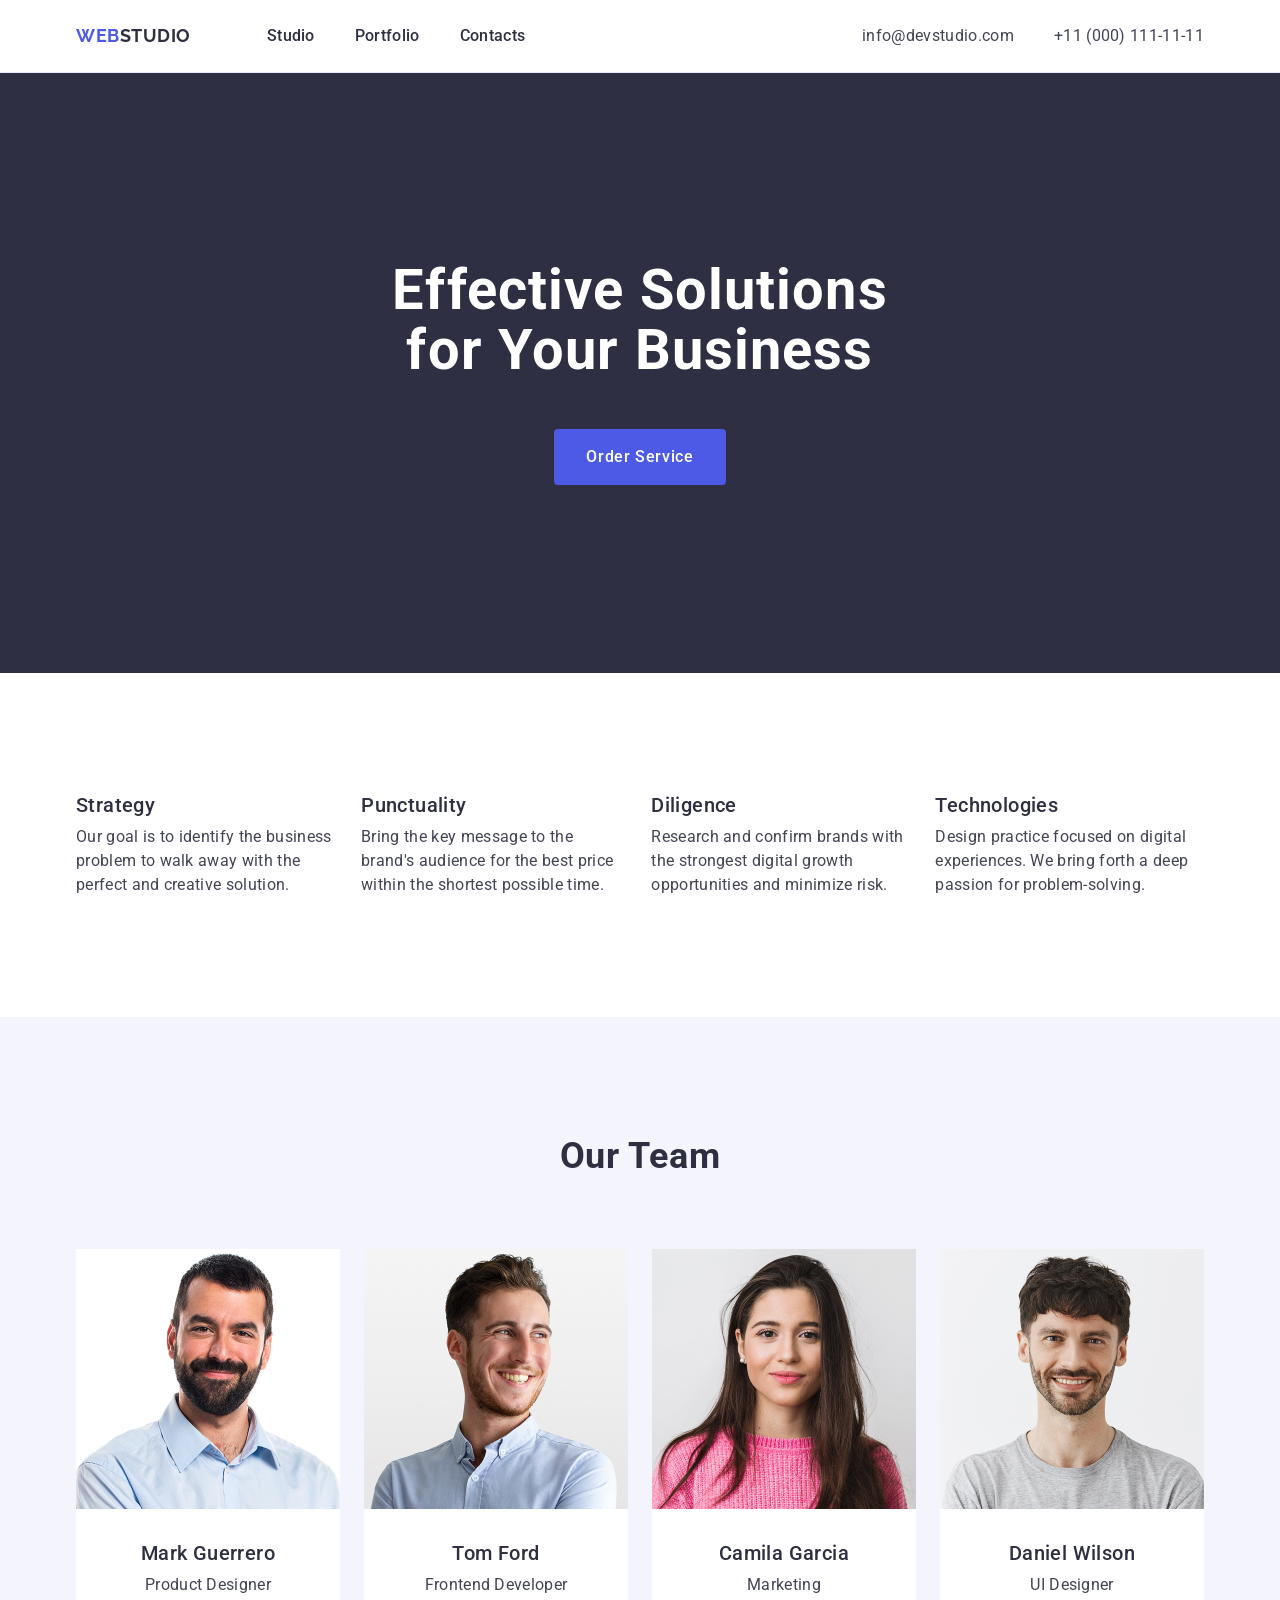
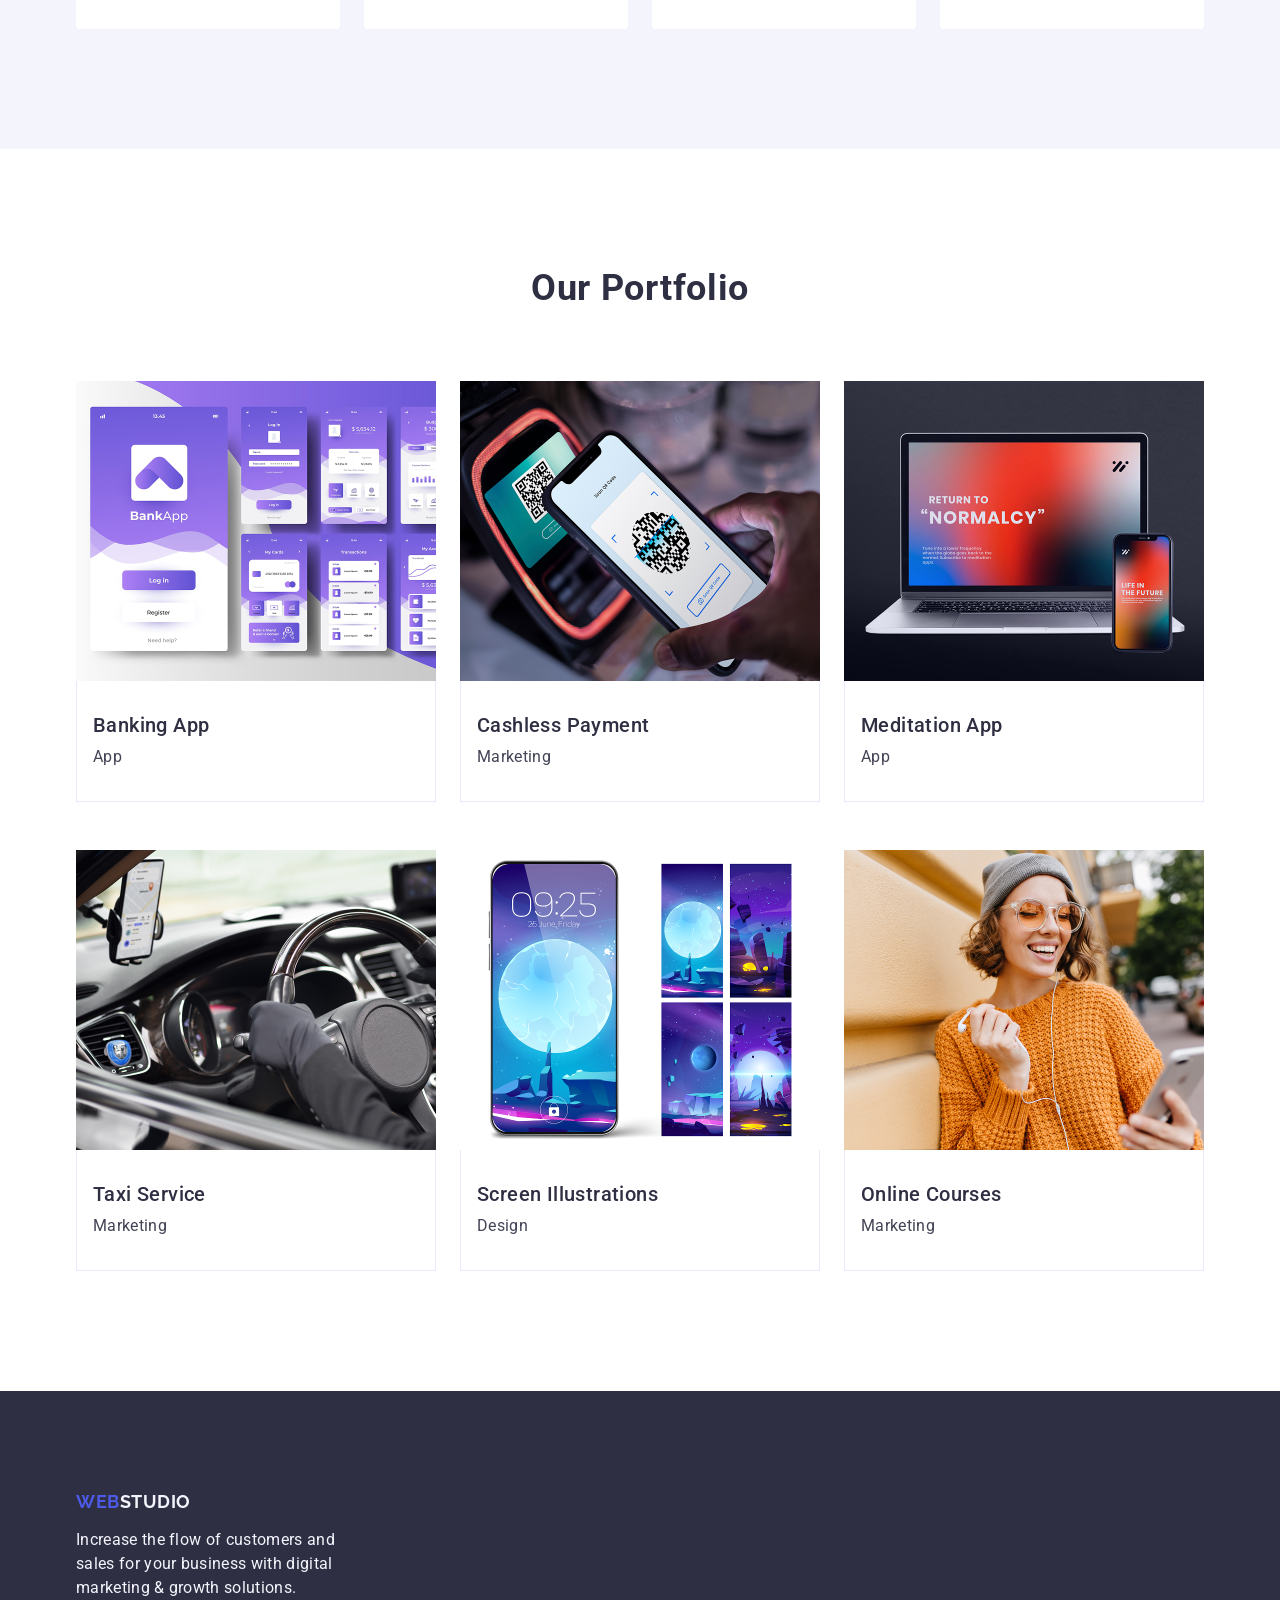
==== index.html @ 4d9a3701 "Initial commit" ====
<!DOCTYPE html>
<html lang="en">
<head>
    <meta charset="UTF-8">
    <meta name="viewport" content="width=device-width, initial-scale=1.0">
    <title>Document</title>
    <link rel="preconnect" href="https://fonts.googleapis.com">
    <link rel="preconnect" href="https://fonts.gstatic.com" crossorigin>
    <link href="https://fonts.googleapis.com/css2?family=Raleway:wght@700&family=Roboto:ital,wght@0,100..900;1,100..900&display=swap" rel="stylesheet">
    <link rel="stylesheet" href="https://cdnjs.cloudflare.com/ajax/libs/modern-normalize/3.0.1/modern-normalize.min.css"
        integrity="sha512-q6WgHqiHlKyOqslT/lgBgodhd03Wp4BEqKeW6nNtlOY4quzyG3VoQKFrieaCeSnuVseNKRGpGeDU3qPmabCANg=="
        crossorigin="anonymous" referrerpolicy="no-referrer" />
    <link rel="stylesheet" href="./css/styles.css">
   
</head>

<body>
    <header class="header">
        <div class="header-wrapper container">
            <a class="logo" href="./index.html"><span class="logo-link">Web</span>Studio</a>
            <nav >
                <ul class="header-nav-list">
                    <li class="header-nav-item"><a class="nav-link link-active" href="./index.html">Studio</a></li>
                    <li class="header-nav-item"><a class="nav-link" href="">Portfolio</a></li>
                    <li class="header-nav-item"><a class="nav-link" href="">Contacts</a></li>
                </ul>
            </nav>
            <address class="address">
                <ul class="header-address-list">
                    <li class="header-address-item"><a class="address-link" href="mailto:info@devstudio.com">info@devstudio.com</a></li>
                    <li class="header-address-item"><a class="address-link" href="tel:+110001111111">+11 (000) 111-11-11</a></li>
                </ul>
            </address>
        </div>
    </header>

    <main>
        <section class="hero">
            <div class="hero-wrapper container">
            <h1 class="hero-title">Effective Solutions for Your Business</h1>
            <button class="hero-button" type="button">Order Service</button>
            </div>
        </section>

        <section class="section features">
        <div class="container">
            <h2 class="features-title visually-hidden">Our Features</h2>
            <ul class="features-list">
                <li class="features-item">
                    <h3 class="features-item-heading">Strategy</h3>
                    <p class="features-item-paragraph">Our goal is to identify the business problem to walk away with the perfect and creative solution.</p>
                </li>
                <li class="features-item">
                    <h3 class="features-item-heading">Punctuality</h3>
                    <p class="features-item-paragraph">Bring the key message to the brand's audience for the best price within the shortest possible time.</p>
                </li>
                <li class="features-item">
                    <h3 class="features-item-heading">Diligence</h3>
                    <p class="features-item-paragraph">Research and confirm brands with the strongest digital growth opportunities and minimize risk.</p>
                </li>
                <li class="features-item">
                    <h3 class="features-item-heading">Technologies</h3>
                    <p class="features-item-paragraph">Design practice focused on digital experiences. We bring forth a deep passion for problem-solving.</p>
                </li>
            </ul>
        </div>
        </section>

        <section class="section team">
        <div class="container">
            <h2 class="team-title">Our Team</h2>
            <ul class="team-list">
                <li class="team-item">
                    <img class="team-photo" src="./images/guerrero.jpg" width="264" height="260" alt="Mark Guerrero"/>
                    <div class="team-cart">
                        <h3 class="team-heading">Mark Guerrero</h3>
                        <p class="team-paragraph">Product Designer</p>
                    </div>
                </li>
                <li class="team-item">
                    <img class="team-photo" src="./images/ford.jpg" width="264" height="260" alt="Tom Ford" />
                    <div class="team-cart">
                        <h3 class="team-heading">Tom Ford</h3>
                        <p class="team-paragraph">Frontend Developer</p>
                    </div>
                </li>
                <li class="team-item">
                    <img class="team-photo" src="./images/garcia.jpg" width="264" height="260" alt="Camila Garcia" />
                    <div class="team-cart">
                        <h3 class="team-heading">Camila Garcia</h3>
                        <p class="team-paragraph">Marketing</p>
                    </div>
                </li>
                <li class="team-item">
                    <img class="team-photo" src="./images/wilson.jpg" width="264" height="260" alt="Daniel Wilson" />
                    <div class="team-cart">
                        <h3 class="team-heading">Daniel Wilson</h3>
                        <p class="team-paragraph">UI Designer</p>
                    </div>
                </li>
            </ul>
        </div>
        </section>

        <section class="section portfolio">
        <div class="container">
            <h2 class="portfolio-title">Our Portfolio</h2>
            <ul class="portfolio-list">
                <li class="portfolio-item">
                    <img class="portfolio-item-photo" src="./images/banking_app.jpg" width="360" height="300" alt="Mobile banking app UI screens in purple gradient style" />
                    <div class="portfolio-item-cart">
                    <h3 class="portfolio-item-heading">Banking App</h3>
                    <p class="portfolio-item-paragraph">App</p>
                    </div>
                </li>
                <li class="portfolio-item">
                    <img class="portfolio-item-photo" src="./images/cashless_payment.jpg" width="360" height="300"
                        alt="Hand holding a smartphone scanning a QR code on a payment terminal" />
                    <div class="portfolio-item-cart">
                        <h3 class="portfolio-item-heading">Cashless Payment</h3>
                        <p class="portfolio-item-paragraph">Marketing</p>
                    </div>
                </li>
                <li class="portfolio-item">
                    <img class="portfolio-item-photo" src="./images/meditation_app.jpg" width="360" height="300"
                        alt="Laptop and smartphone displaying colorful gradient screens with promotional text for a meditation app" />
                    <div class="portfolio-item-cart">
                        <h3 class="portfolio-item-heading">Meditation App</h3>
                        <p class="portfolio-item-paragraph">App</p>
                    </div>
                </li>
                <li class="portfolio-item">
                    <img class="portfolio-item-photo" src="./images/taxi_service.jpg" width="360" height="300"
                        alt="Car interior with a smartphone used as a taxi meter" />
                    <div class="portfolio-item-cart">
                        <h3 class="portfolio-item-heading">Taxi Service</h3>
                        <p class="portfolio-item-paragraph">Marketing</p>
                    </div>
                </li>
                <li class="portfolio-item">
                    <img class="portfolio-item-photo" src="./images/screen_illustrations.jpg" width="360" height="300"
                        alt="Smartphone displaying its wallpaper" />
                    <div class="portfolio-item-cart">
                        <h3 class="portfolio-item-heading">Screen Illustrations</h3>
                        <p class="portfolio-item-paragraph">Design</p>
                    </div>
                </li>
                <li class="portfolio-item">
                    <img class="portfolio-item-photo" src="./images/online_courses.jpg" width="360" height="300" alt="Smiling woman in headphones listening to an online course" />
                    <div class="portfolio-item-cart">
                        <h3 class="portfolio-item-heading">Online Courses</h3>
                        <p class="portfolio-item-paragraph">Marketing</p>
                    </div>
                </li>
            </ul>
        </div>
        </section>
    </main>

    <footer class="footer">
        <div class="footer-wrapper container">
            <a class="logo logo-footer" href="./index.html"><span class="logo-link">Web</span>Studio</a>
            <p class="footer-paragraph">Increase the flow of customers and sales for your business with digital marketing & growth solutions.</p>
        </div>
    </footer>
</body>
</html>
---- css/styles.css ----
/* MAIN STYLES*/
:root {
    --iris: #4d5ae5;
    --ocean: #404bbf;
    --navy-blue: #2e2f42;
    --green: #31d0aa;
    --slate: #434455;
    --light-slate: #8e8f99;
    --cornflower: #e7e9fc;
    --cloud: #f4f4fd;
    --navy-blue-modal: rgba(46, 47, 66, 0.4);
    --grey: rgba(46, 47, 66, 0.7);
    --white: #ffffff;
    --dairy: #fcfcfc;


    --font-family: "Roboto", sans-serif;
    --second-family: "Raleway", sans-serif;
}

body {
    font-family: var(--font-family);
    font-size: 16px;
    font-weight: 400;
    color: var(--slate);
    background-color: var(--white);
    line-height: 1.5;
    letter-spacing: 0.02em;
}

a {
    text-decoration: none;

}

ul {
    list-style: none;
    padding: 0;
    margin: 0;
}

h2, h3 {
    color: var(--navy-blue);
    margin: 0;
}

p {
    margin: 0;
}

img {
  display: block;
}

.container {
  max-width: 1158px ;
  padding-left: 15px;
  padding-right: 15px;
  margin: 0 auto;
}

.section {
  padding-top: 120px;
  padding-bottom: 120px;
}

.visually-hidden {
  position: absolute;
  width: 1px;
  height: 1px;
  margin: -1px;
  border: 0;
  padding: 0;
  white-space: nowrap;
  clip-path: inset(100%);
  clip: rect(0 0 0 0);
  overflow: hidden;
}

/* HEADER*/
.header {
  border-bottom: 1px solid var(--cornflower);
}

.header-wrapper {
  display: flex;
  align-items: center;
}

.logo {
  font-family: var(--second-family);
  color: var(--navy-blue);
  font-weight: 700;
  font-size: 18px;
  line-height: 1.17;
  letter-spacing: 0.03em;
  text-transform: uppercase;
  margin-right: 76px;
}

.logo-link {
  color: var(--iris);
}

.header-nav-list {
  display: flex;
  gap: 40px;
}

.header-address-list {
  display: flex;
  gap: 40px;
}

.nav-link {
  color: var(--navy-blue);
  font-weight: 500;
  letter-spacing: 0.02em;
  display: block;
  padding-top: 24px;
  padding-bottom: 24px;
}

.nav-link:hover,
.nav-link:focus {
  color: var(--ocean);
}

.address {
  margin-left: auto;
}

.address-link {
  color: var(--slate);
  font-style: normal;
  letter-spacing: 0.02em;
  display: block;
  padding-top: 24px;
  padding-bottom: 24px;
}

.address-link:hover,
.address-link:focus {
  color: var(--ocean);
}

/* Section HERO*/
.hero {
  background-color: var(--navy-blue);
}

.hero-wrapper{
  display: flex;
  flex-direction: column;
  align-items: center;  
  text-align: center;
  padding-top: 188px;
  padding-bottom: 188px;
}

.hero-title {
  font-size: 56px;
  line-height: 1.07;
  letter-spacing: 0.02em;
  color: var(--white);
  margin-top: 0;
  margin-bottom: 48px;
  max-width: 496px;
  
}

.hero-button {
  font-weight: 500;
  line-height: 1.5;
  letter-spacing: 0.04em;
  color: var(--white);
  background: var(--iris);
  padding: 16px 32px;
  cursor: pointer;
  border: none;
  border-radius: 4px;
}

.hero-button:hover,
.hero-button:focus {
  background: var(--ocean);
}

/* Section OUR FEATURES */

.features-title {
  font-size: 36px;
  letter-spacing: 0.02em;
  line-height: 1.11;
  text-align: center;
}

.features-list {
  display: flex;
  gap: 24px;
}

.features-item-heading {
  font-size: 20px;
  letter-spacing: 0.02em;
  font-weight: 500;
  line-height: 1.2;
  margin-bottom: 8px;
}

.features-item-paragraph {
  letter-spacing: 0.02em;
}

/* Section OUR TEAM */
.team {
  background: var(--cloud);
}


.team-title {
  text-align: center;
  font-size: 36px;
  letter-spacing: 0.02em;
  line-height: 1.11;
  margin-bottom: 72px;
}

.team-list {
  display: flex;
  flex-wrap: wrap;
  gap: 24px;
}

.team-item {
  background: var(--white);
  border-radius: 0 0 4px 4px;
}

.team-cart {
  padding: 32px 16px;
}

.team-heading {
  font-size: 20px;
  letter-spacing: 0.02em;
  font-weight: 500;
  line-height: 1.2;
  text-align: center;
  margin-bottom: 8px;
}

.team-paragraph {
  letter-spacing: 0.02em;
  text-align: center;
}

/* Section OUR PORTFOLIO */

.portfolio-title{
  font-size: 36px;
  letter-spacing: 0.02em;
  line-height: 1.11;
  text-align: center;
  margin-bottom: 72px;
}

.portfolio-list {
  display: flex;
  flex-wrap: wrap;
  gap: 48px 24px;
}

.portfolio-item {
  width: calc((100% - 48px) / 3);
}

.portfolio-item-cart {
  padding: 32px 16px;
  border-bottom: 1px solid var(--cornflower);
  border-left: 1px solid var(--cornflower);
  border-right: 1px solid var(--cornflower);
}

.portfolio-item-heading {
  font-size: 20px;
  letter-spacing: 0.02em;
  font-weight: 500;
  line-height: 1.2;
  margin-bottom: 8px;
}

.portfolio-item-paragraph {
  letter-spacing: 0.02em;
}

/* FOOTER */
.footer {
  background-color: var(--navy-blue);
}
.footer-wrapper {
  padding-top: 100px;
  padding-bottom: 100px;
}


.logo-footer {
  display: inline-block;
  color: var(--cloud);
  margin-bottom: 16px;
}

.footer-paragraph {
  letter-spacing: 0.02em;
  color: var(--cloud);
  max-width: 264px;
}
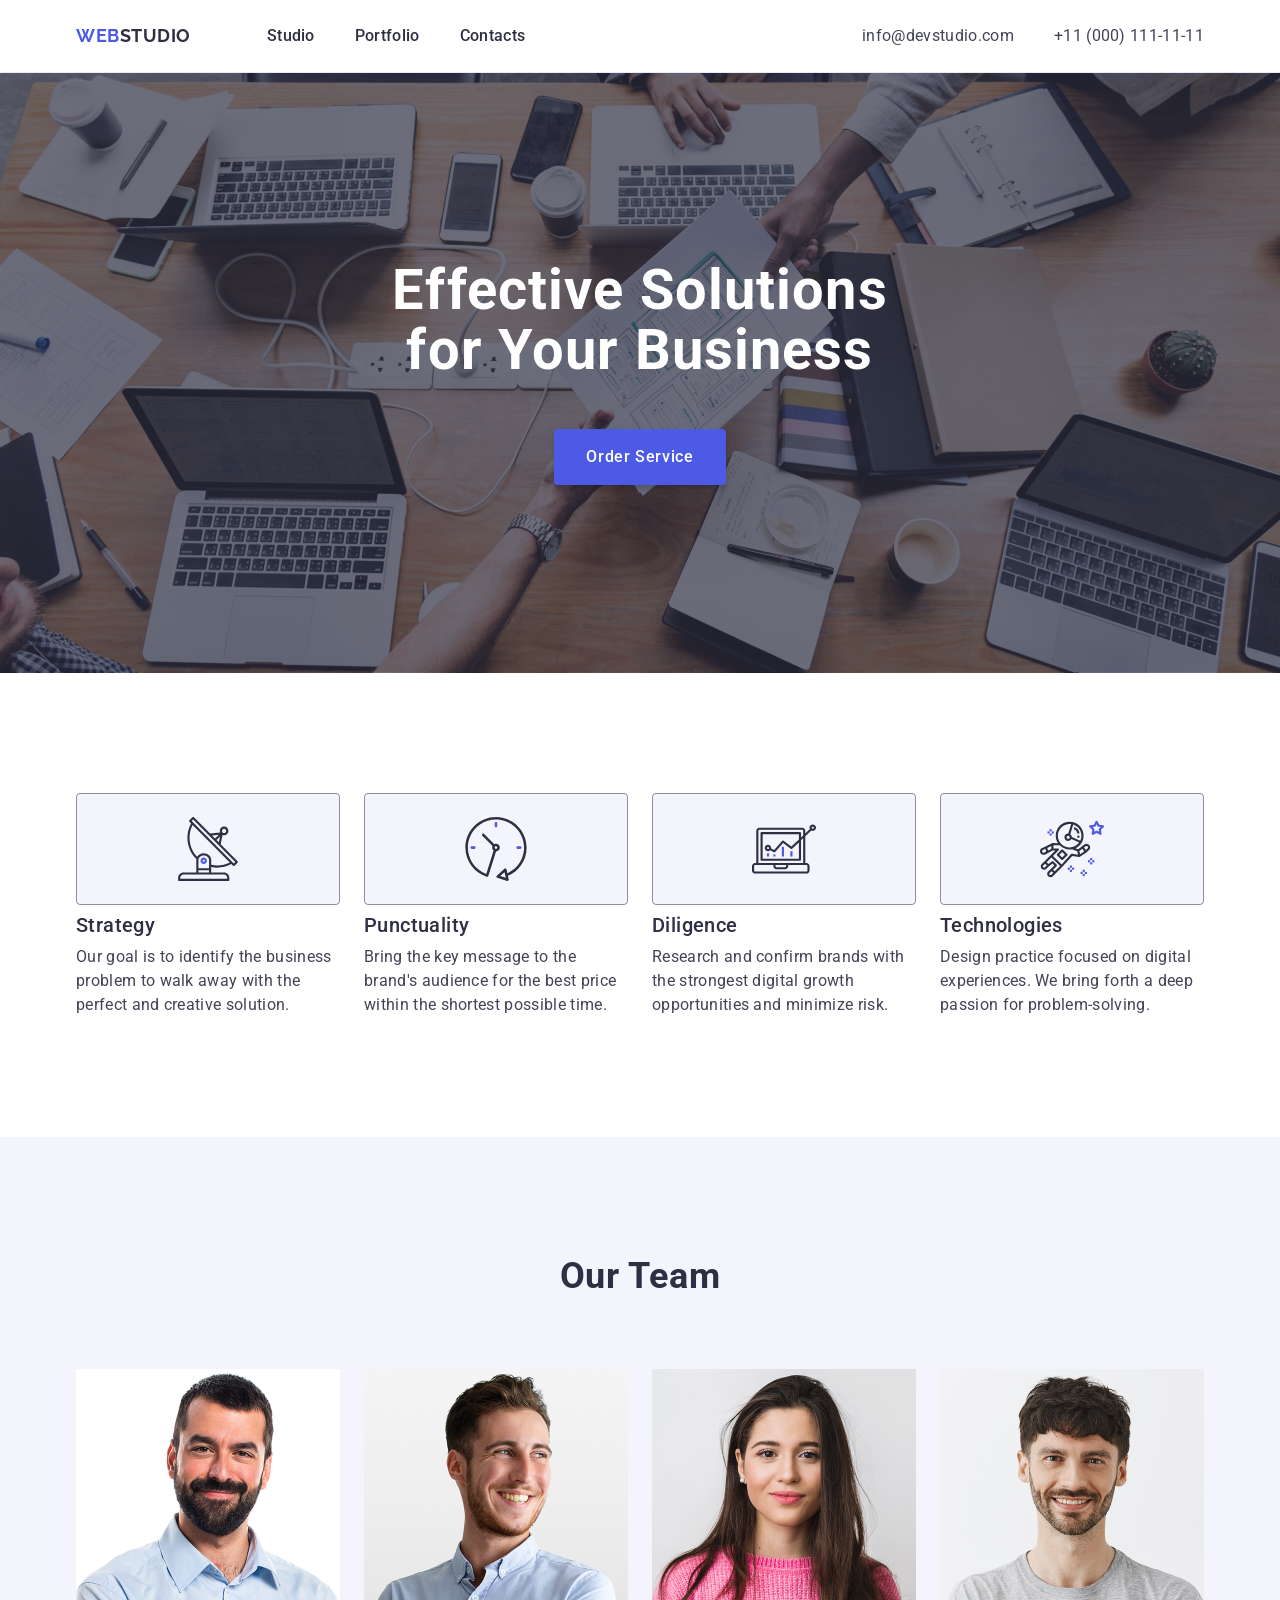
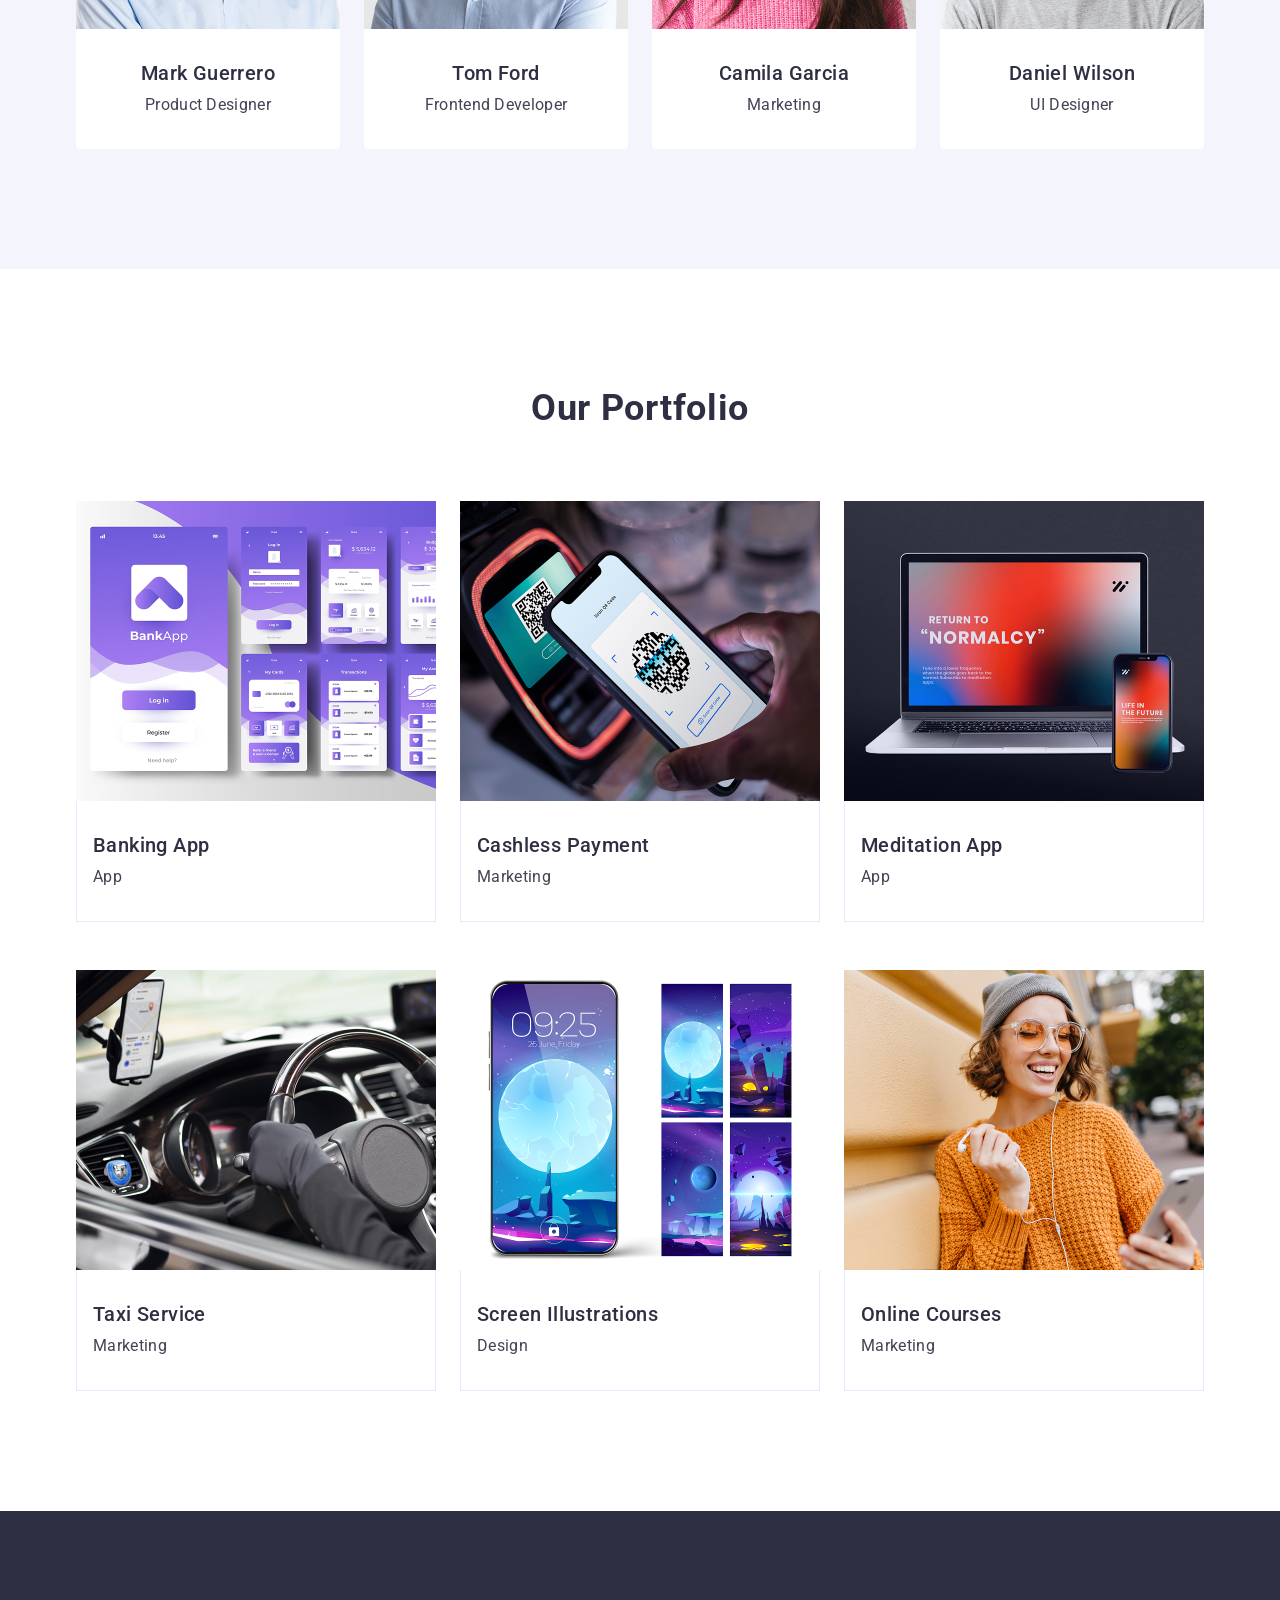
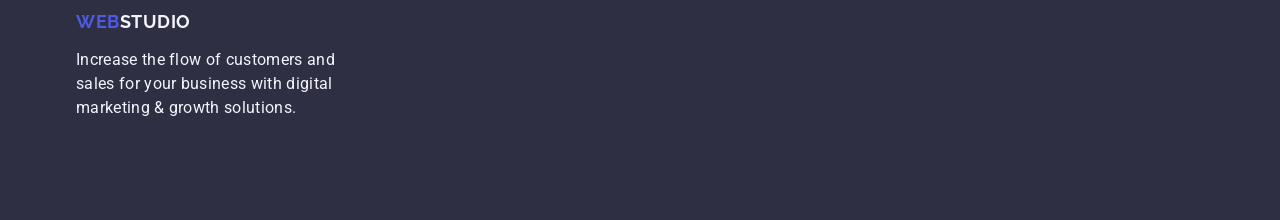
==== commit 867165a5: "button transform" ====
--- a/index.html
+++ b/index.html
@@ -47,18 +47,38 @@
             <h2 class="features-title visually-hidden">Our Features</h2>
             <ul class="features-list">
                 <li class="features-item">
+                    <div class="wrapper-features-icon">
+                      <svg class="features-icon" width="64" height="64">
+                        <use href="/images/icons.svg#icon-antenna" ></use>
+                      </svg>
+                    </div>
                     <h3 class="features-item-heading">Strategy</h3>
                     <p class="features-item-paragraph">Our goal is to identify the business problem to walk away with the perfect and creative solution.</p>
                 </li>
                 <li class="features-item">
+                     <div class="wrapper-features-icon">
+                        <svg class="features-icon" width="64" height="64">
+                          <use href="/images/icons.svg#icon-clock"></use>
+                        </svg>
+                     </div>
                     <h3 class="features-item-heading">Punctuality</h3>
                     <p class="features-item-paragraph">Bring the key message to the brand's audience for the best price within the shortest possible time.</p>
                 </li>
                 <li class="features-item">
+                    <div class="wrapper-features-icon">
+                      <svg class="features-icon" width="64" height="64">
+                        <use href="/images/icons.svg#icon-diagram" ></use>
+                      </svg>
+                    </div>
                     <h3 class="features-item-heading">Diligence</h3>
                     <p class="features-item-paragraph">Research and confirm brands with the strongest digital growth opportunities and minimize risk.</p>
                 </li>
                 <li class="features-item">
+                    <div class="wrapper-features-icon">
+                      <svg class="features-icon" width="64" height="64">
+                        <use href="/images/icons.svg#icon-astronaut" ></use>
+                      </svg>
+                    </div>
                     <h3 class="features-item-heading">Technologies</h3>
                     <p class="features-item-paragraph">Design practice focused on digital experiences. We bring forth a deep passion for problem-solving.</p>
                 </li>
--- a/css/styles.css
+++ b/css/styles.css
@@ -147,6 +147,15 @@
 /* Section HERO*/
 .hero {
   background-color: var(--navy-blue);
+  background-image: linear-gradient(
+    to bottom,
+    rgba(46, 47, 66, 0.7),
+    rgba(46, 47, 66, 0.7)
+    ), 
+    url(/images/people-office.jpg);
+  background-repeat: no-repeat;
+  background-position: center;
+  background-size: cover;
 }
 
 .hero-wrapper{
@@ -174,18 +183,30 @@
   line-height: 1.5;
   letter-spacing: 0.04em;
   color: var(--white);
-  background: var(--iris);
+  background-color: var(--iris);
   padding: 16px 32px;
   cursor: pointer;
   border: none;
   border-radius: 4px;
+  box-shadow: 0 4px 4px 0 rgba(0, 0, 0, 0.15);
+  transition: 
+    transform 250ms cubic-bezier(0.4, 0, 0.2, 1),
+    background-color 250ms cubic-bezier(0.4, 0, 0.2, 1),
+    color 250ms cubic-bezier(0.4, 0, 0.2, 1),
+    box-shadow 250ms cubic-bezier(0.4, 0, 0.2, 1);
 }
 
 .hero-button:hover,
 .hero-button:focus {
-  background: var(--ocean);
-}
-
+  transform: translateY(-1px);
+  background-color: var(--ocean);
+  color: var(--white);
+  box-shadow: 0 4px 4px 0 rgba(0, 0, 0, 0.15);
+}
+
+.hero-button:active {
+  transform: translateY(1px);
+}
 /* Section OUR FEATURES */
 
 .features-title {
@@ -198,6 +219,18 @@
 .features-list {
   display: flex;
   gap: 24px;
+}
+
+.wrapper-features-icon {
+  width: 264px;
+  height: 112px;
+  display: flex;
+  justify-content: center;
+  align-items: center;
+  border: 1px solid var(--light-slate);
+  border-radius: 4px;
+  background: var(--cloud);
+  margin-bottom: 8px;
 }
 
 .features-item-heading {
@@ -314,4 +347,4 @@
   letter-spacing: 0.02em;
   color: var(--cloud);
   max-width: 264px;
-}+}
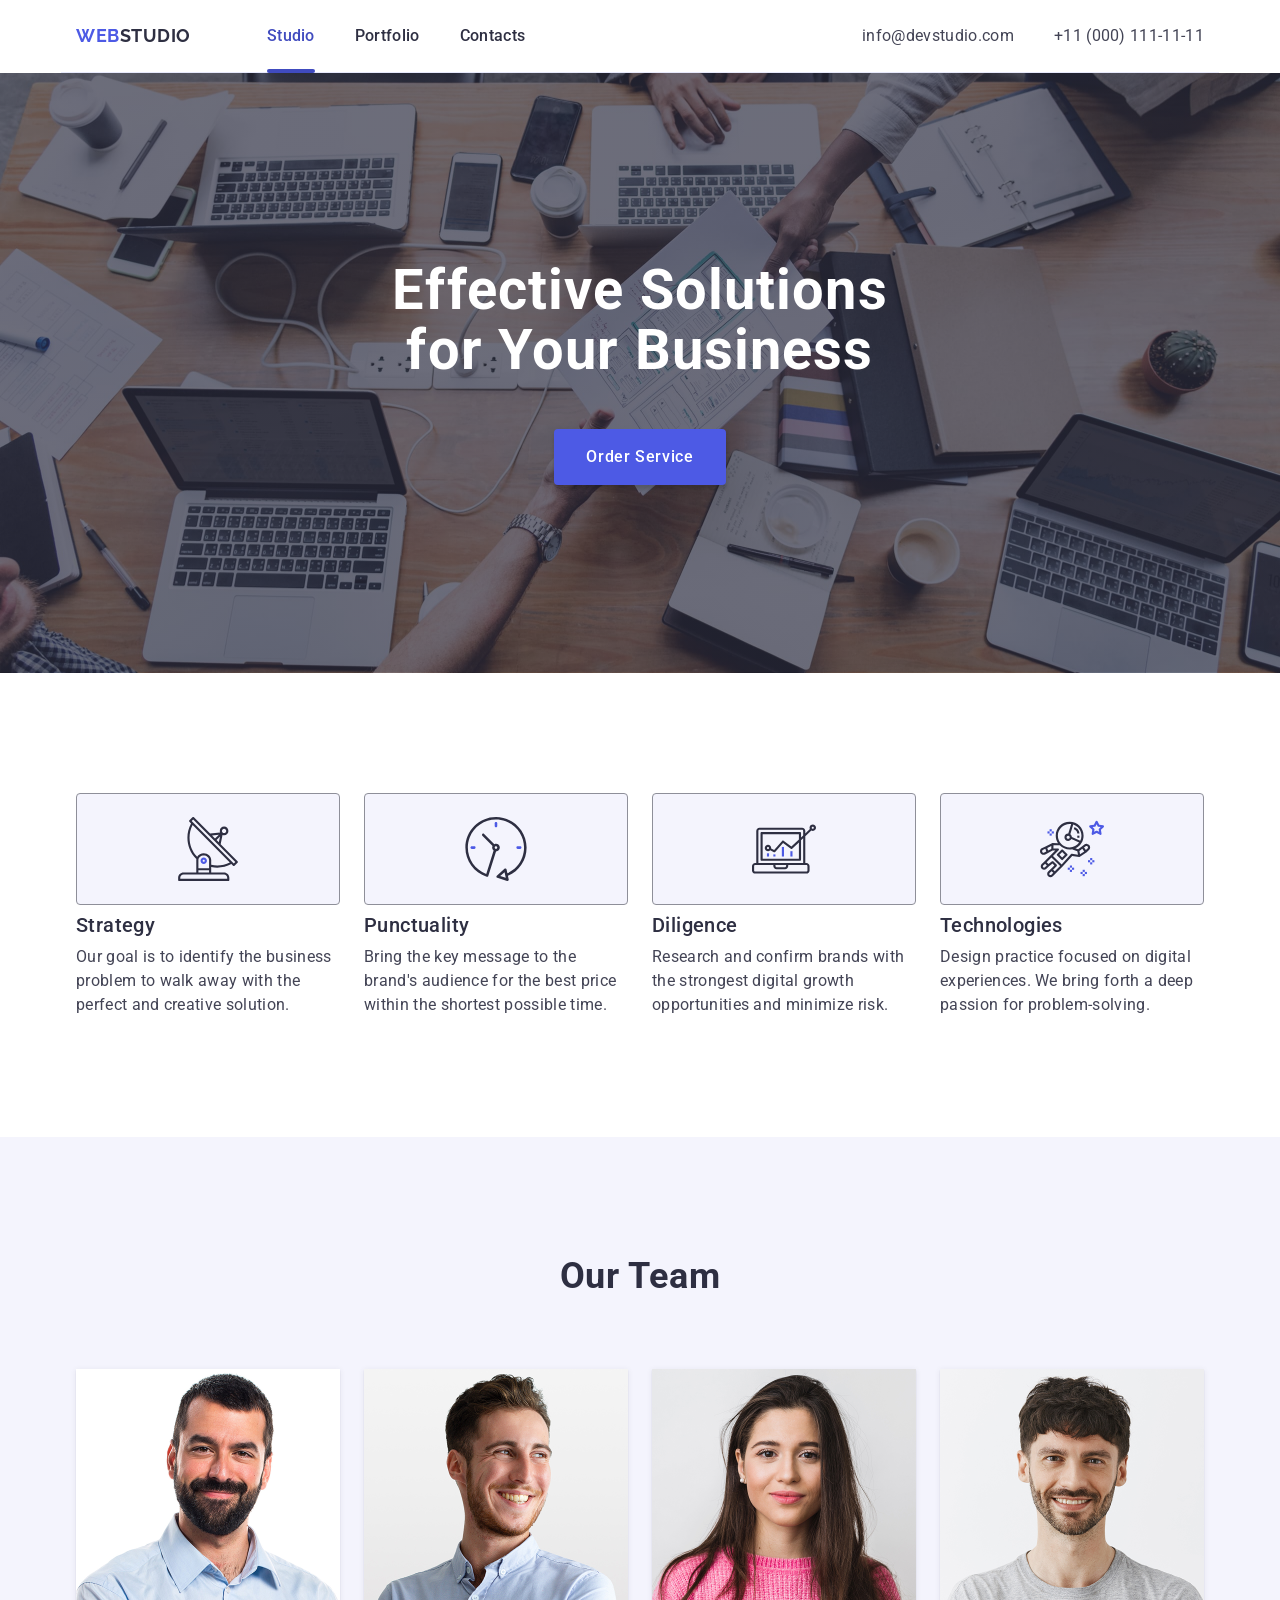
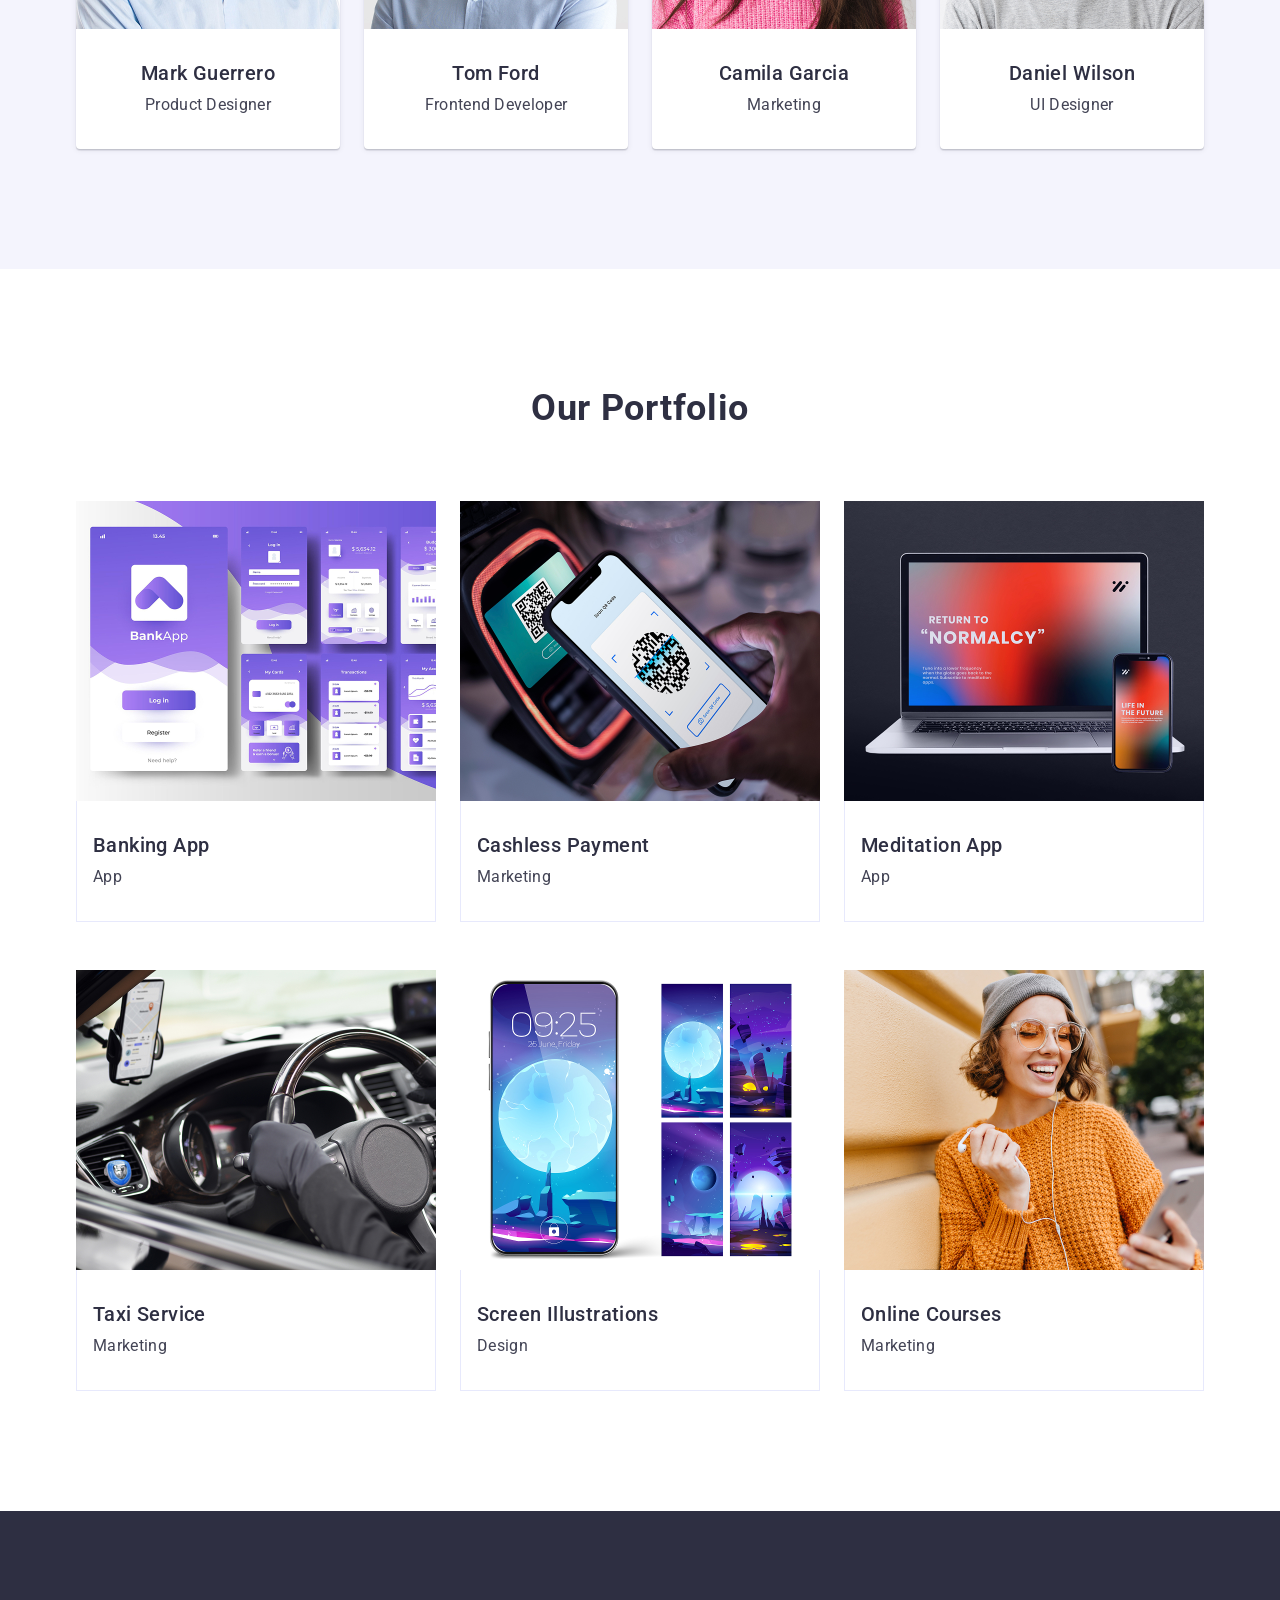
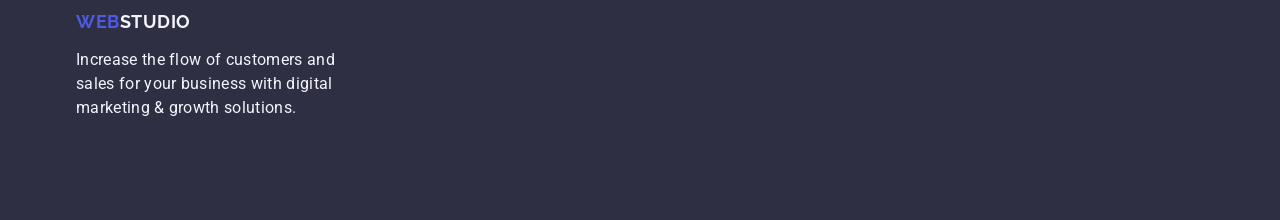
==== commit 69464055: "transition, header, hero, features" ====
--- a/index.html
+++ b/index.html
@@ -20,7 +20,7 @@
             <a class="logo" href="./index.html"><span class="logo-link">Web</span>Studio</a>
             <nav >
                 <ul class="header-nav-list">
-                    <li class="header-nav-item"><a class="nav-link link-active" href="./index.html">Studio</a></li>
+                    <li class="header-nav-item"><a class="nav-link current-link" href="./index.html">Studio</a></li>
                     <li class="header-nav-item"><a class="nav-link" href="">Portfolio</a></li>
                     <li class="header-nav-item"><a class="nav-link" href="">Contacts</a></li>
                 </ul>
--- a/css/styles.css
+++ b/css/styles.css
@@ -1,4 +1,4 @@
-/* MAIN STYLES*/
+/*************************** MAIN STYLES********************/
 :root {
     --iris: #4d5ae5;
     --ocean: #404bbf;
@@ -16,6 +16,18 @@
 
     --font-family: "Roboto", sans-serif;
     --second-family: "Raleway", sans-serif;
+
+
+    --transition-duration: 250ms;
+    --transition-timing: cubic-bezier(0.4, 0, 0.2, 1);
+
+    --transition-color: color var(--transition-duration) var(--transition-timing);
+    --transition-bg: background-color var(--transition-duration) var(--transition-timing);
+    --transition-shadow: box-shadow var(--transition-duration) var(--transition-timing);
+
+    --transition-default: var(--transition-color), var(--transition-bg), var(--transition-shadow);
+
+
 }
 
 body {
@@ -77,14 +89,11 @@
   overflow: hidden;
 }
 
-/* HEADER*/
-.header {
+/************************* HEADER***********************/
+.header-wrapper {
+  display: flex;
+  align-items: center;
   border-bottom: 1px solid var(--cornflower);
-}
-
-.header-wrapper {
-  display: flex;
-  align-items: center;
 }
 
 .logo {
@@ -113,12 +122,14 @@
 }
 
 .nav-link {
+  position: relative;
   color: var(--navy-blue);
   font-weight: 500;
   letter-spacing: 0.02em;
   display: block;
   padding-top: 24px;
   padding-bottom: 24px;
+  transition: var(--transition-default);
 }
 
 .nav-link:hover,
@@ -126,6 +137,22 @@
   color: var(--ocean);
 }
 
+.current-link {
+  color: var(--ocean);
+}
+
+.nav-link.current-link::after {
+  position: absolute;
+  content: "";
+  left: 0;
+  bottom: -1px;
+
+  width: 48px;
+  height: 4px;
+  border-radius: 2px;
+  background-color: var(--ocean);
+}
+
 .address {
   margin-left: auto;
 }
@@ -137,6 +164,7 @@
   display: block;
   padding-top: 24px;
   padding-bottom: 24px;
+  transition: var(--transition-default);
 }
 
 .address-link:hover,
@@ -144,8 +172,11 @@
   color: var(--ocean);
 }
 
-/* Section HERO*/
+/************************** Section HERO*********************/
 .hero {
+  display: block;
+  margin: 0 auto;
+  max-width: 1440px;
   background-color: var(--navy-blue);
   background-image: linear-gradient(
     to bottom,
@@ -189,11 +220,7 @@
   border: none;
   border-radius: 4px;
   box-shadow: 0 4px 4px 0 rgba(0, 0, 0, 0.15);
-  transition: 
-    transform 250ms cubic-bezier(0.4, 0, 0.2, 1),
-    background-color 250ms cubic-bezier(0.4, 0, 0.2, 1),
-    color 250ms cubic-bezier(0.4, 0, 0.2, 1),
-    box-shadow 250ms cubic-bezier(0.4, 0, 0.2, 1);
+  transition: var(--transition-default), transform 250ms cubic-bezier(0.4,0,0.2,1);;
 }
 
 .hero-button:hover,
@@ -207,7 +234,7 @@
 .hero-button:active {
   transform: translateY(1px);
 }
-/* Section OUR FEATURES */
+/************************ Section OUR FEATURES **************/
 
 .features-title {
   font-size: 36px;
@@ -245,7 +272,7 @@
   letter-spacing: 0.02em;
 }
 
-/* Section OUR TEAM */
+/************************* Section OUR TEAM ****************/
 .team {
   background: var(--cloud);
 }
@@ -268,6 +295,7 @@
 .team-item {
   background: var(--white);
   border-radius: 0 0 4px 4px;
+  box-shadow: 0 2px 1px 0 rgba(46, 47, 66, 0.08), 0 1px 1px 0 rgba(46, 47, 66, 0.16), 0 1px 6px 0 rgba(46, 47, 66, 0.08);
 }
 
 .team-cart {
@@ -288,7 +316,7 @@
   text-align: center;
 }
 
-/* Section OUR PORTFOLIO */
+/************************ Section OUR PORTFOLIO *************/
 
 .portfolio-title{
   font-size: 36px;
@@ -327,7 +355,7 @@
   letter-spacing: 0.02em;
 }
 
-/* FOOTER */
+/*************************** FOOTER **********************/
 .footer {
   background-color: var(--navy-blue);
 }
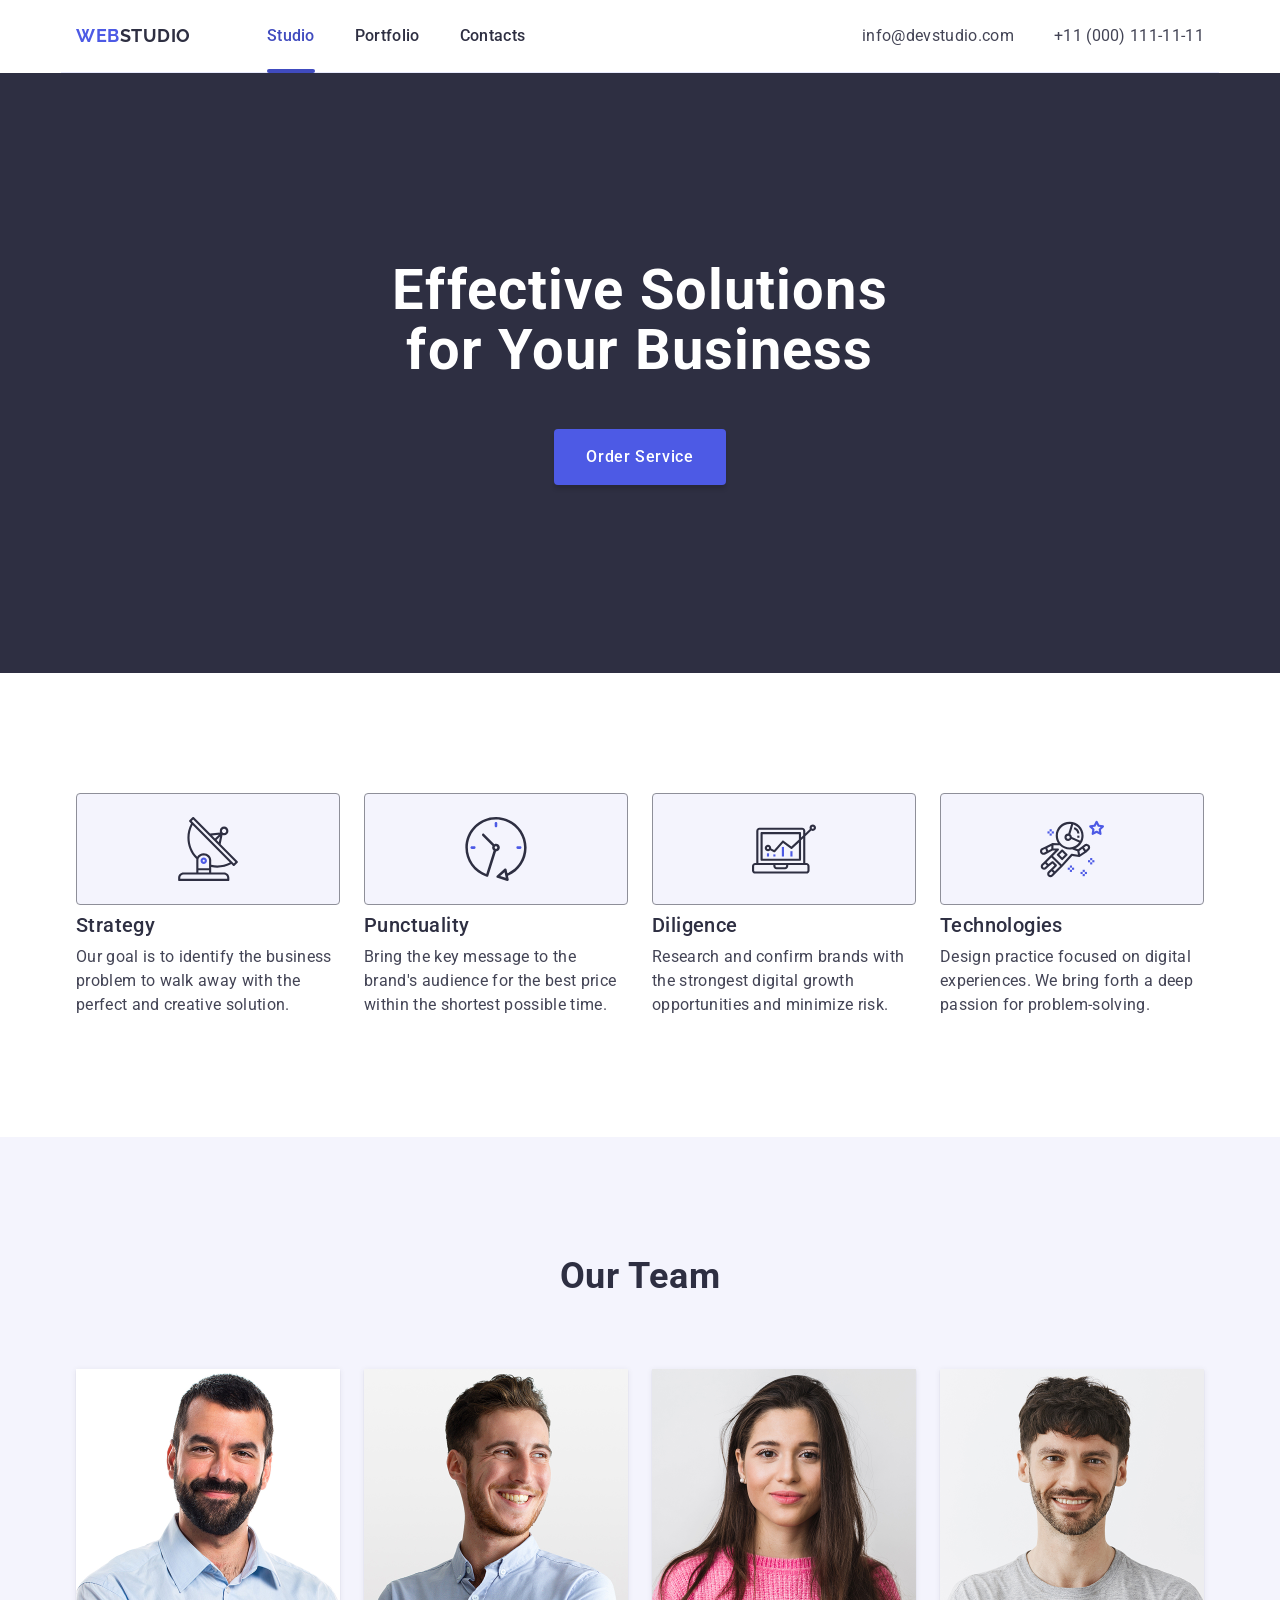
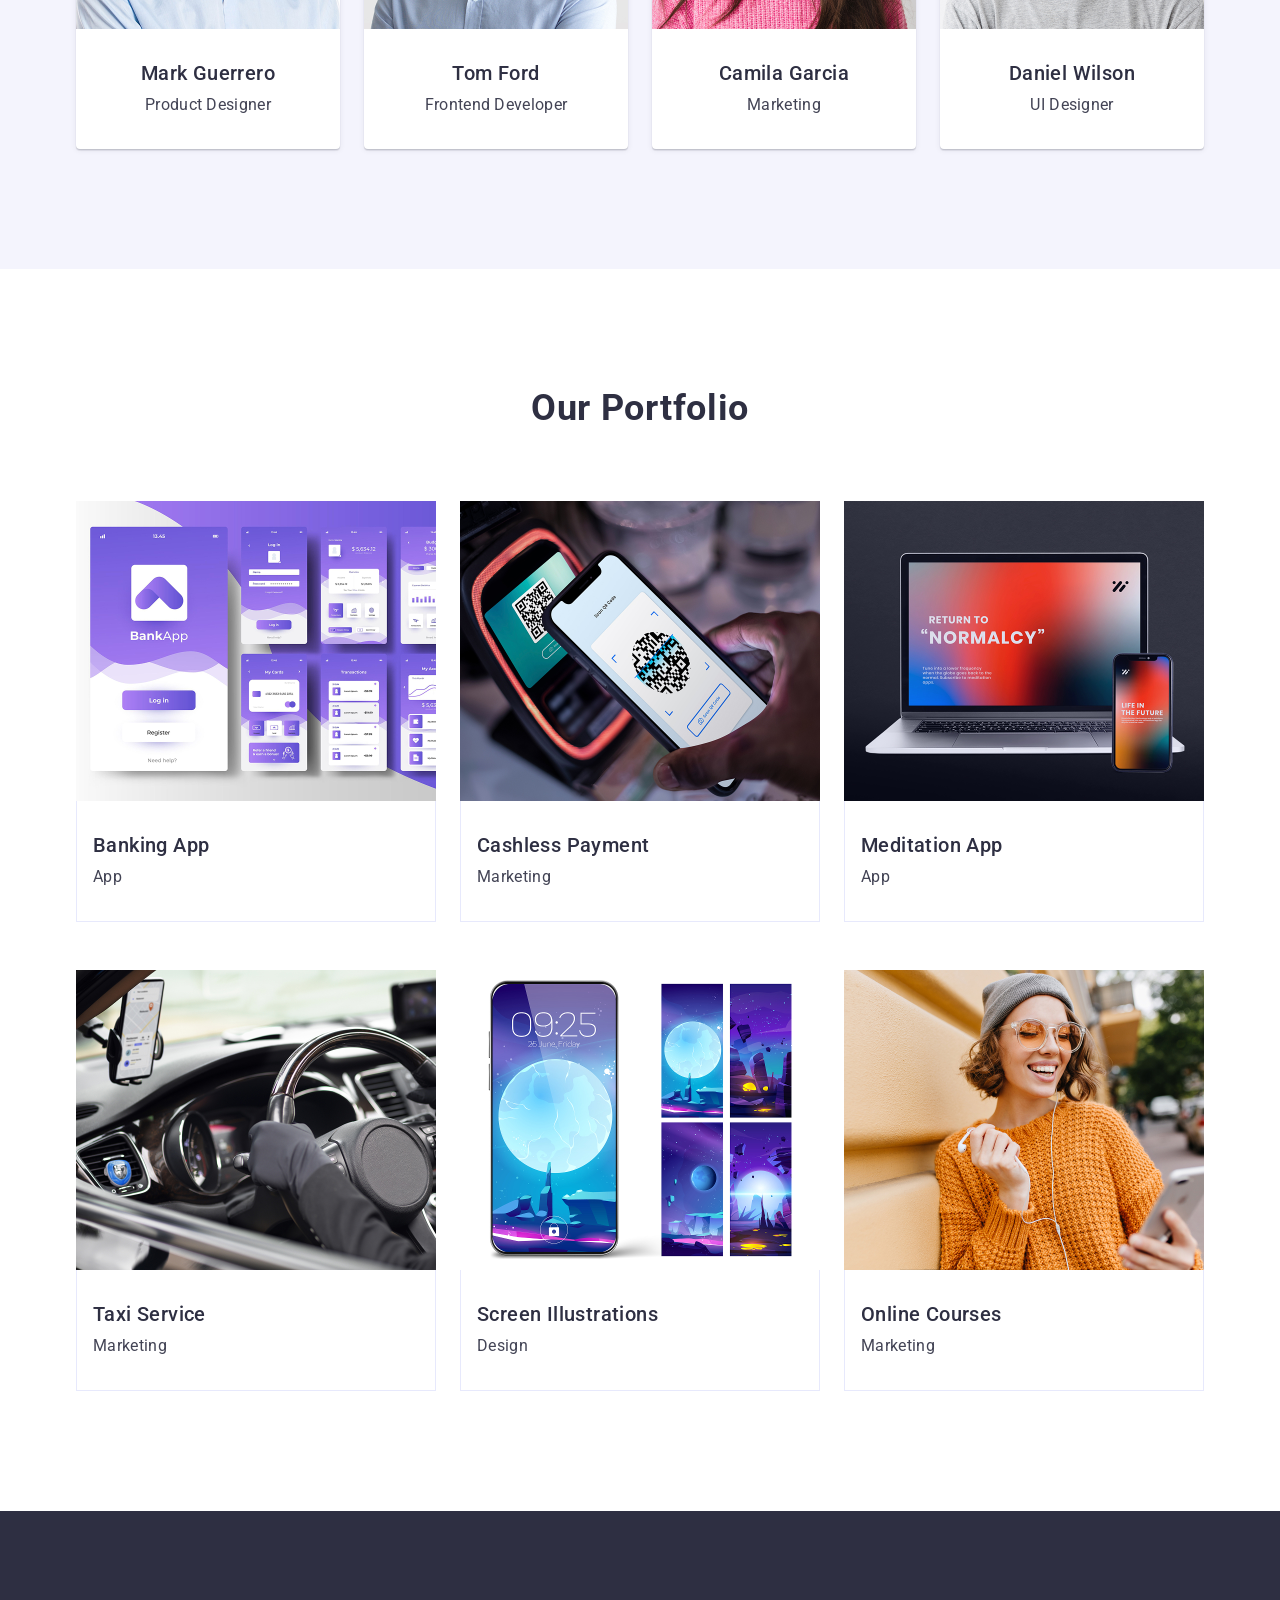
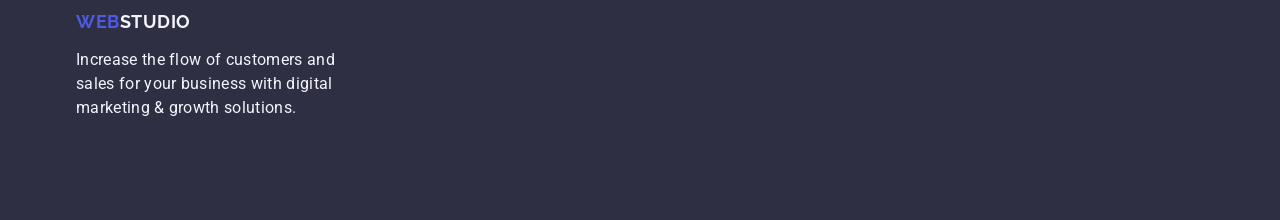
==== commit a1921682: "redact svg_01" ====
--- a/index.html
+++ b/index.html
@@ -49,7 +49,7 @@
                 <li class="features-item">
                     <div class="wrapper-features-icon">
                       <svg class="features-icon" width="64" height="64">
-                        <use href="/images/icons.svg#icon-antenna" ></use>
+                        <use href="./images/icons.svg#icon-antenna" ></use>
                       </svg>
                     </div>
                     <h3 class="features-item-heading">Strategy</h3>
@@ -58,7 +58,7 @@
                 <li class="features-item">
                      <div class="wrapper-features-icon">
                         <svg class="features-icon" width="64" height="64">
-                          <use href="/images/icons.svg#icon-clock"></use>
+                          <use href="./images/icons.svg#icon-clock"></use>
                         </svg>
                      </div>
                     <h3 class="features-item-heading">Punctuality</h3>
@@ -67,7 +67,7 @@
                 <li class="features-item">
                     <div class="wrapper-features-icon">
                       <svg class="features-icon" width="64" height="64">
-                        <use href="/images/icons.svg#icon-diagram" ></use>
+                        <use href="./images/icons.svg#icon-diagram" ></use>
                       </svg>
                     </div>
                     <h3 class="features-item-heading">Diligence</h3>
@@ -76,7 +76,7 @@
                 <li class="features-item">
                     <div class="wrapper-features-icon">
                       <svg class="features-icon" width="64" height="64">
-                        <use href="/images/icons.svg#icon-astronaut" ></use>
+                        <use href="./images/icons.svg#icon-astronaut" ></use>
                       </svg>
                     </div>
                     <h3 class="features-item-heading">Technologies</h3>
--- a/css/styles.css
+++ b/css/styles.css
@@ -183,7 +183,7 @@
     rgba(46, 47, 66, 0.7),
     rgba(46, 47, 66, 0.7)
     ), 
-    url(/images/people-office.jpg);
+    url(./images/people-office.jpg);
   background-repeat: no-repeat;
   background-position: center;
   background-size: cover;
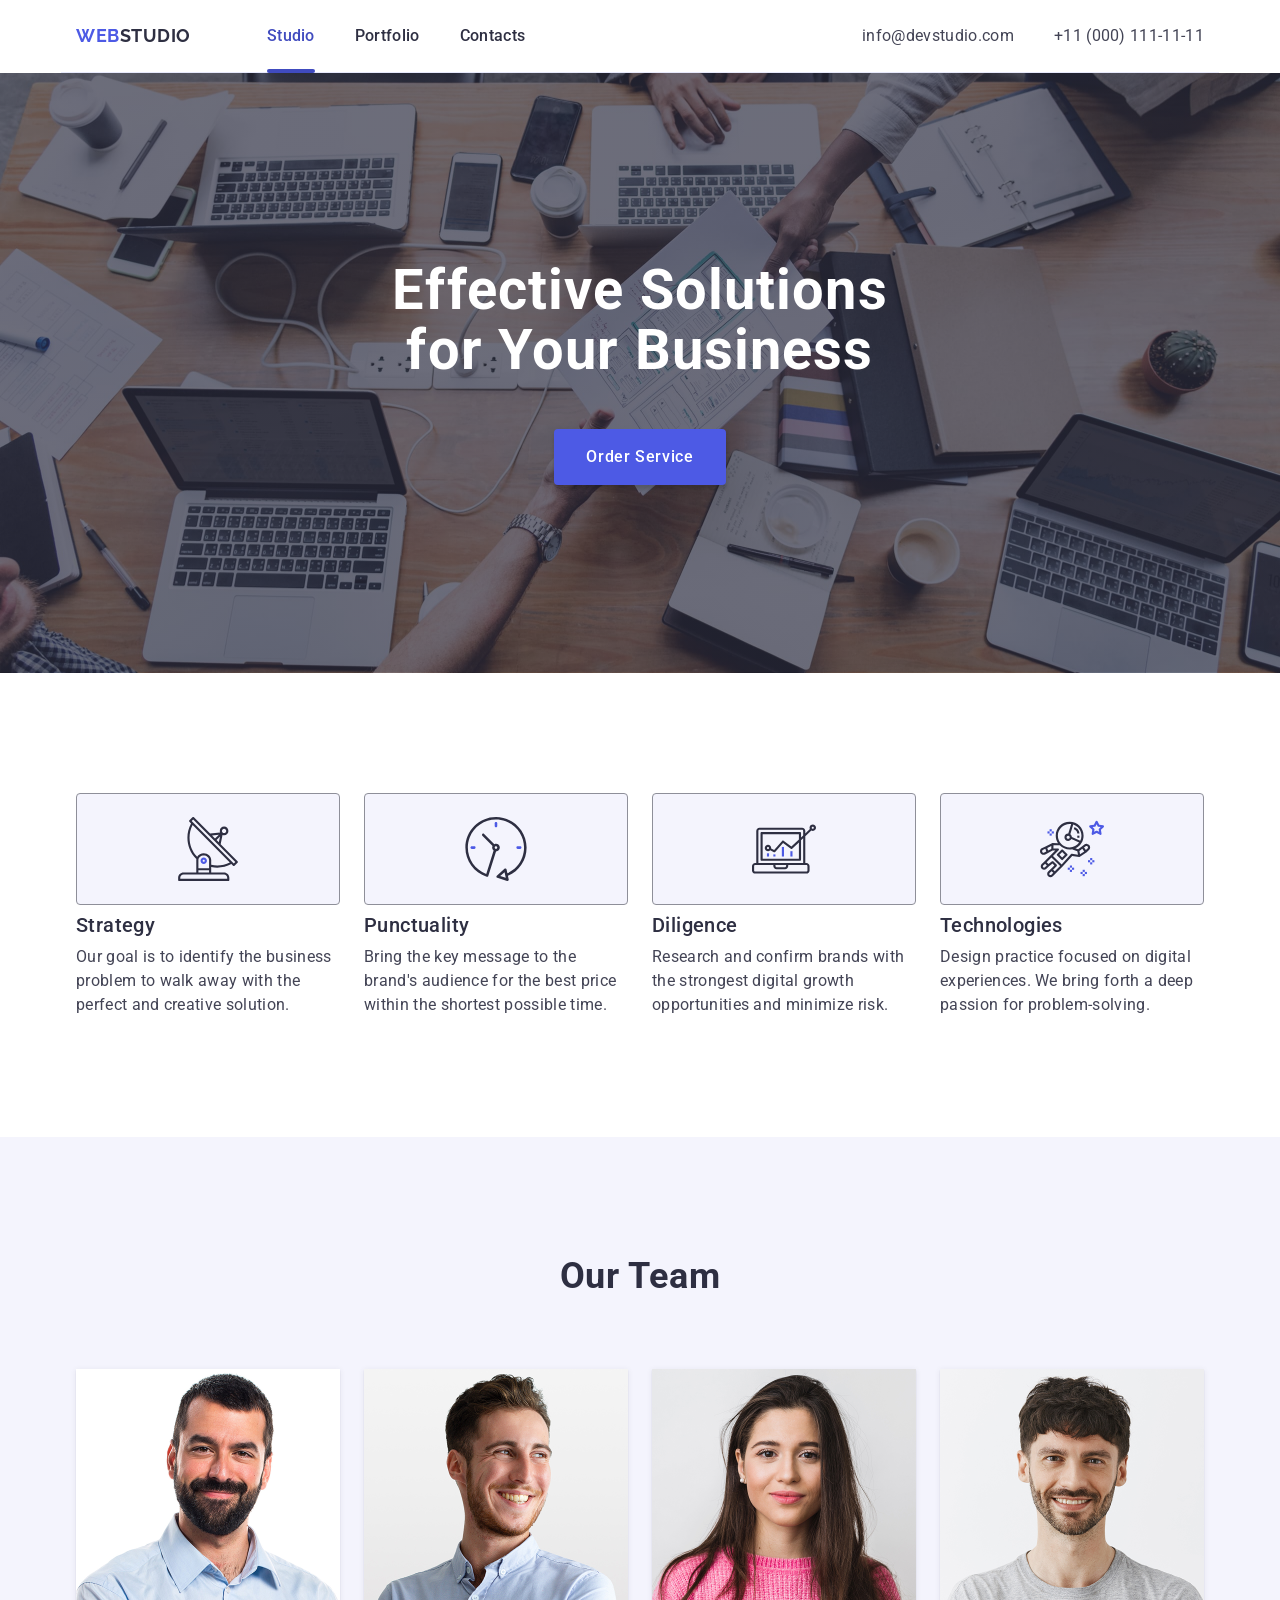
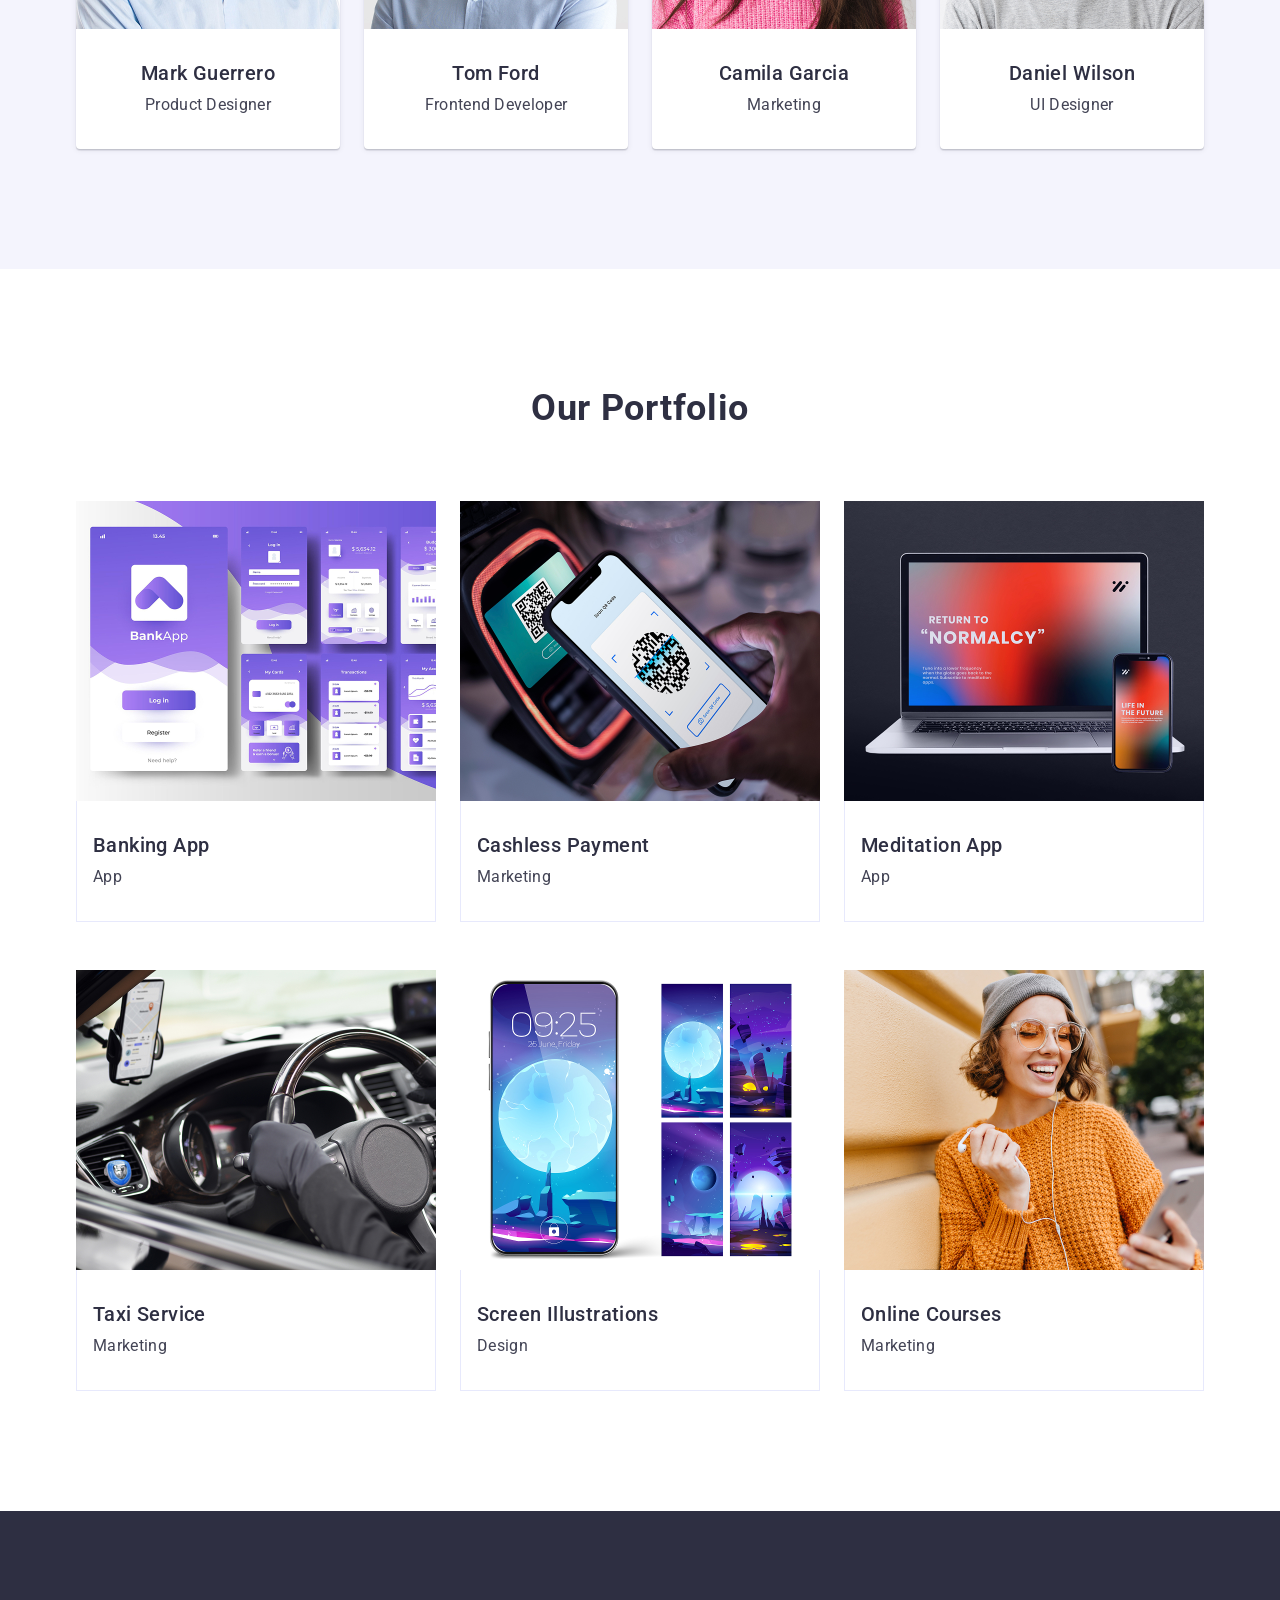
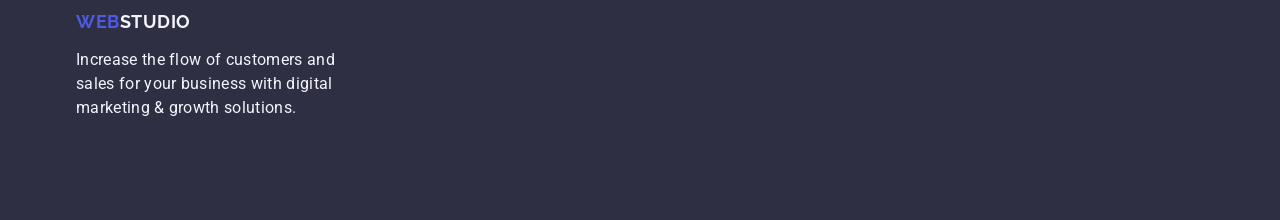
==== commit 8aab0b0a: "redact header" ====
--- a/index.html
+++ b/index.html
@@ -21,7 +21,7 @@
             <nav >
                 <ul class="header-nav-list">
                     <li class="header-nav-item"><a class="nav-link current-link" href="./index.html">Studio</a></li>
-                    <li class="header-nav-item"><a class="nav-link" href="">Portfolio</a></li>
+                    <li class="header-nav-item"><a class="nav-link " href="">Portfolio</a></li>
                     <li class="header-nav-item"><a class="nav-link" href="">Contacts</a></li>
                 </ul>
             </nav>
--- a/css/styles.css
+++ b/css/styles.css
@@ -90,6 +90,11 @@
 }
 
 /************************* HEADER***********************/
+.header {
+  box-shadow: 0 1px 6px 0 rgba(46, 47, 66, 0.08), 0 1px 1px 0 rgba(46, 47, 66, 0.16), 0 2px 1px 0 rgba(46, 47, 66, 0.08);
+
+}
+
 .header-wrapper {
   display: flex;
   align-items: center;
@@ -122,7 +127,6 @@
 }
 
 .nav-link {
-  position: relative;
   color: var(--navy-blue);
   font-weight: 500;
   letter-spacing: 0.02em;
@@ -137,7 +141,8 @@
   color: var(--ocean);
 }
 
-.current-link {
+.nav-link.current-link {
+  position: relative;
   color: var(--ocean);
 }
 
@@ -147,7 +152,7 @@
   left: 0;
   bottom: -1px;
 
-  width: 48px;
+  width: 100%;
   height: 4px;
   border-radius: 2px;
   background-color: var(--ocean);
@@ -183,7 +188,7 @@
     rgba(46, 47, 66, 0.7),
     rgba(46, 47, 66, 0.7)
     ), 
-    url(./images/people-office.jpg);
+    url(../images/people-office.jpg);
   background-repeat: no-repeat;
   background-position: center;
   background-size: cover;
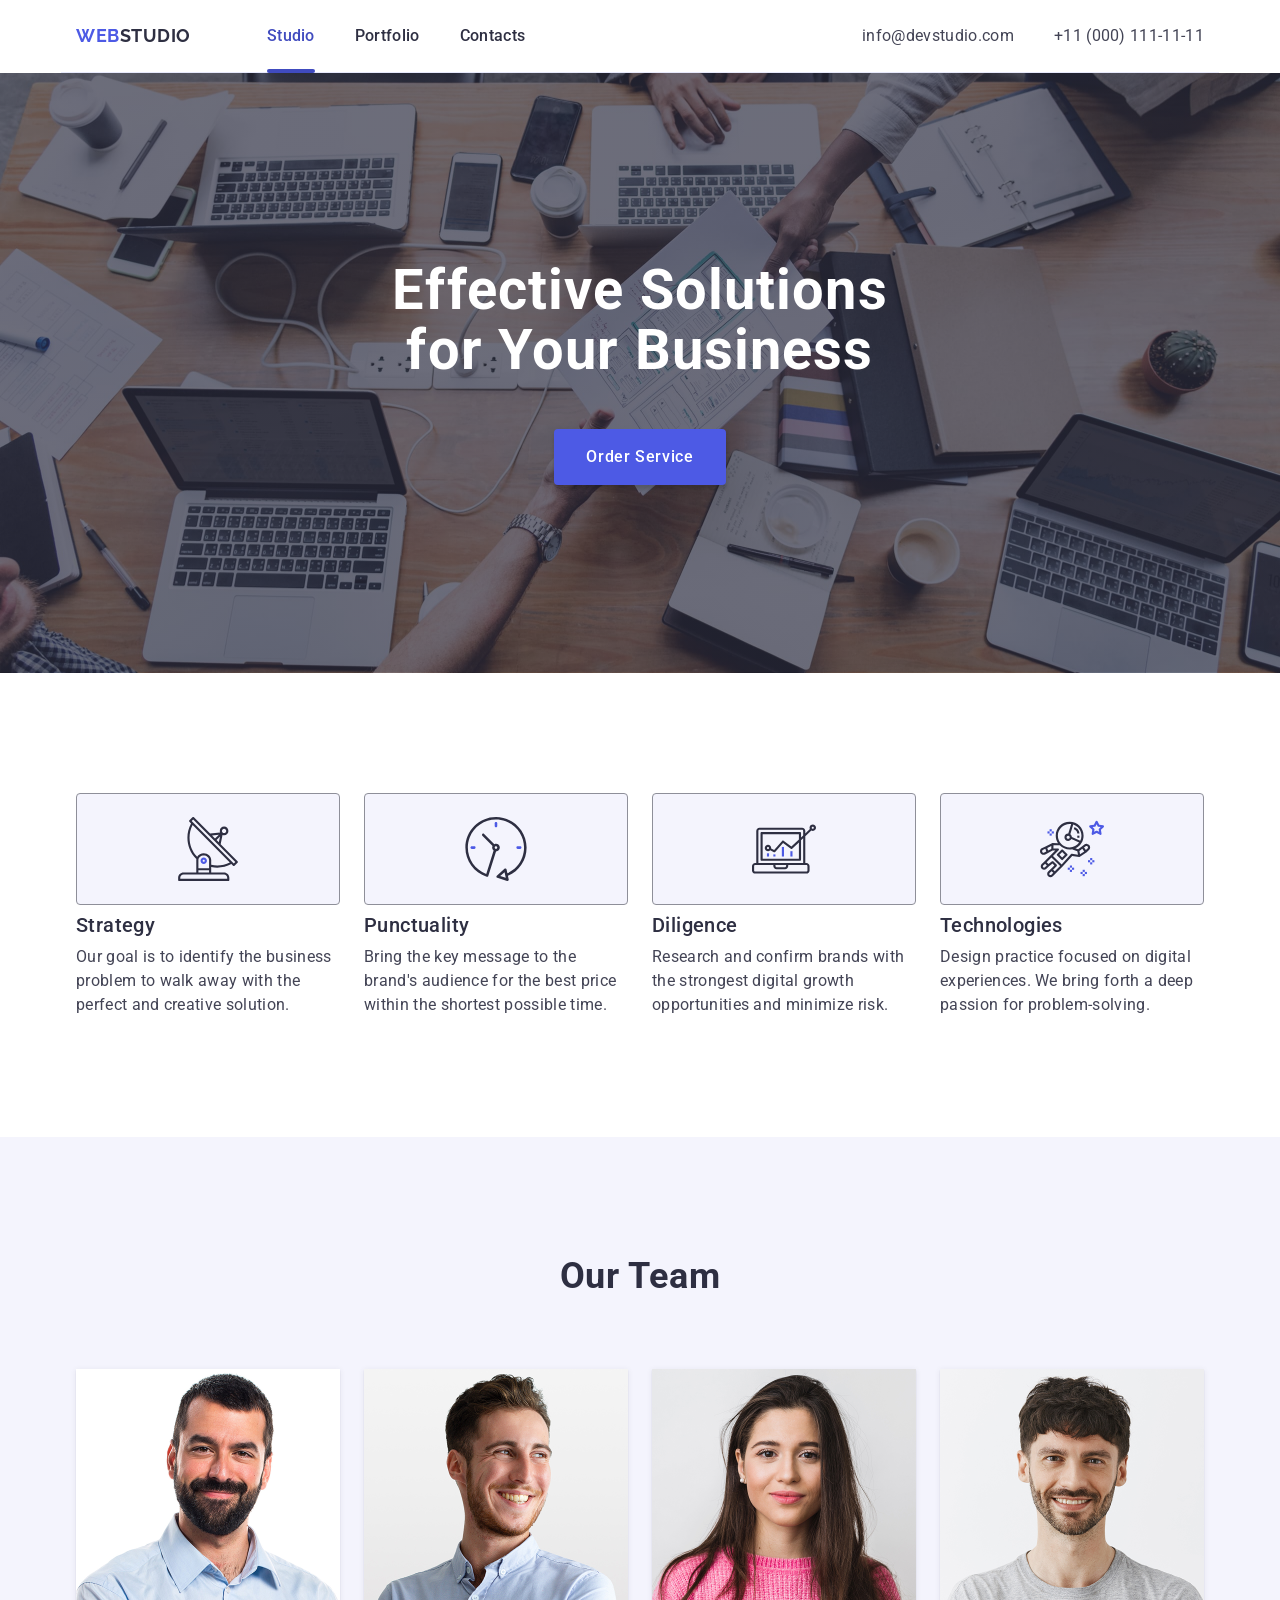
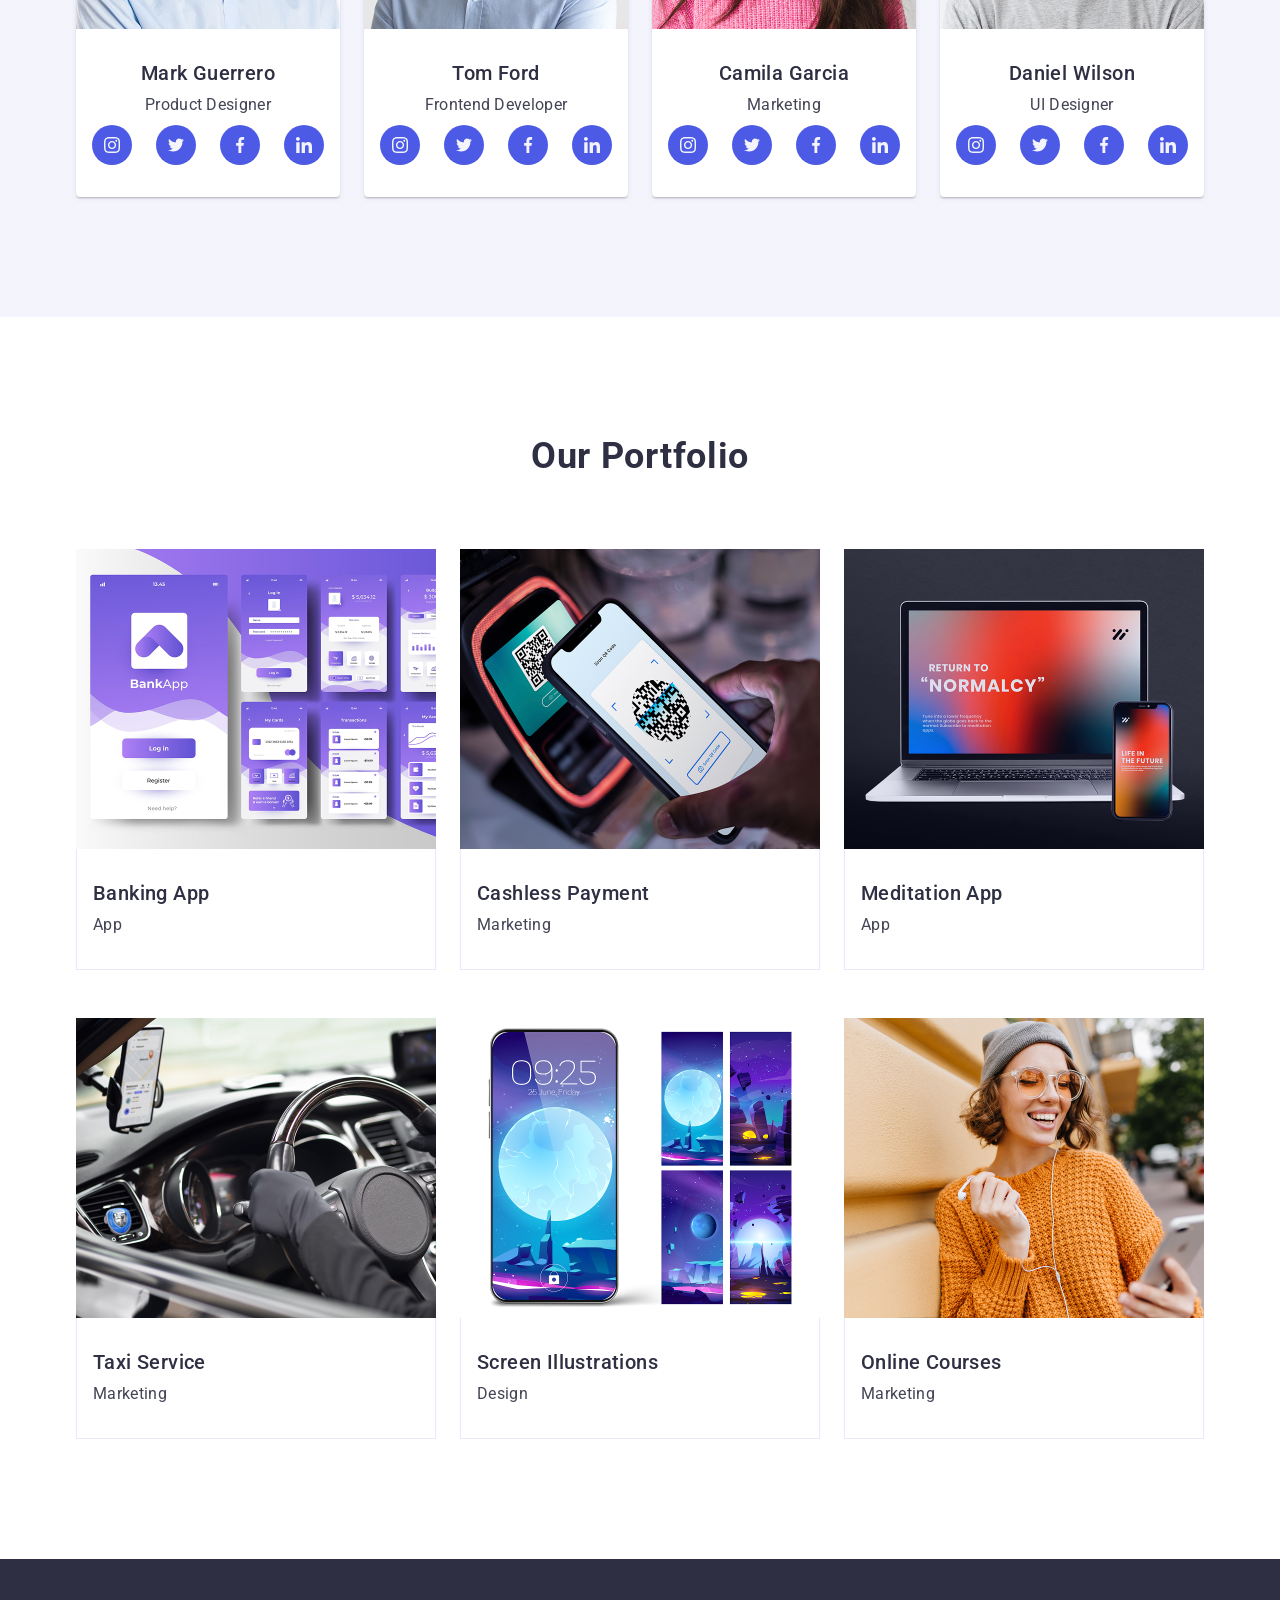
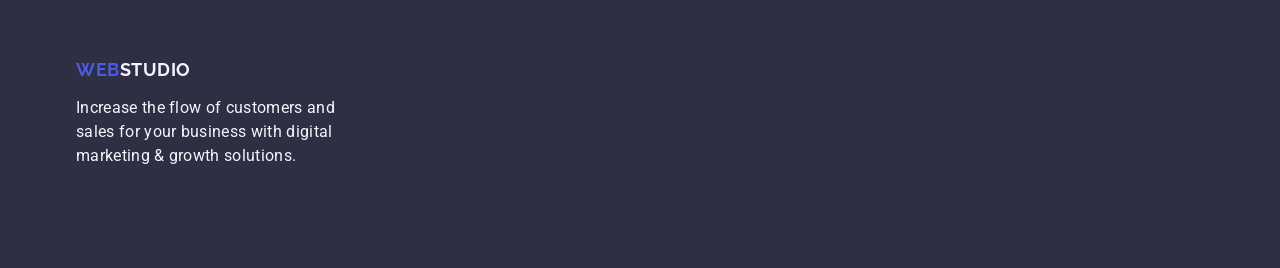
==== commit a46053b6: "section team & portfolio 60%" ====
--- a/index.html
+++ b/index.html
@@ -95,6 +95,40 @@
                     <div class="team-cart">
                         <h3 class="team-heading">Mark Guerrero</h3>
                         <p class="team-paragraph">Product Designer</p>
+                        <ul class="team-icon-list">
+                            <li class="team-icon-item">
+                                <a class="team-link" href="">
+                                    <svg class="team-icon">
+                                        <use href="./images/icons.svg#icon-instagram">
+                                        </use>
+                                    </svg>
+                                </a>
+                            </li>
+                            <li class="team-icon-item">
+                                <a class="team-link" href="">
+                                    <svg class="team-icon">
+                                        <use href="./images/icons.svg#icon-twitter">
+                                        </use>
+                                    </svg>
+                                </a>
+                            </li>
+                            <li class="team-icon-item">
+                                <a class="team-link" href="">
+                                    <svg class="team-icon">
+                                        <use href="./images/icons.svg#icon-facebook">
+                                        </use>
+                                    </svg>
+                                </a>
+                            </li>
+                            <li class="team-icon-item">
+                                <a class="team-link" href="">
+                                    <svg class="team-icon">
+                                        <use href="./images/icons.svg#icon-linkedin">
+                                        </use>
+                                    </svg>
+                                </a>
+                            </li>
+                        </ul>
                     </div>
                 </li>
                 <li class="team-item">
@@ -102,6 +136,40 @@
                     <div class="team-cart">
                         <h3 class="team-heading">Tom Ford</h3>
                         <p class="team-paragraph">Frontend Developer</p>
+                        <ul class="team-icon-list">
+                            <li class="team-icon-item">
+                                <a class="team-link" href="">
+                                    <svg class="team-icon">
+                                        <use href="./images/icons.svg#icon-instagram">
+                                        </use>
+                                    </svg>
+                                </a>
+                            </li>
+                            <li class="team-icon-item">
+                                <a class="team-link" href="">
+                                    <svg class="team-icon">
+                                        <use href="./images/icons.svg#icon-twitter">
+                                        </use>
+                                    </svg>
+                                </a>
+                            </li>
+                            <li class="team-icon-item">
+                                <a class="team-link" href="">
+                                    <svg class="team-icon">
+                                        <use href="./images/icons.svg#icon-facebook">
+                                        </use>
+                                    </svg>
+                                </a>
+                            </li>
+                            <li class="team-icon-item">
+                                <a class="team-link" href="">
+                                    <svg class="team-icon">
+                                        <use href="./images/icons.svg#icon-linkedin">
+                                        </use>
+                                    </svg>
+                                </a>
+                            </li>
+                        </ul>
                     </div>
                 </li>
                 <li class="team-item">
@@ -109,6 +177,40 @@
                     <div class="team-cart">
                         <h3 class="team-heading">Camila Garcia</h3>
                         <p class="team-paragraph">Marketing</p>
+                        <ul class="team-icon-list">
+                            <li class="team-icon-item">
+                                <a class="team-link" href="">
+                                    <svg class="team-icon">
+                                        <use href="./images/icons.svg#icon-instagram">
+                                        </use>
+                                    </svg>
+                                </a>
+                            </li>
+                            <li class="team-icon-item">
+                                <a class="team-link" href="">
+                                    <svg class="team-icon">
+                                        <use href="./images/icons.svg#icon-twitter">
+                                        </use>
+                                    </svg>
+                                </a>
+                            </li>
+                            <li class="team-icon-item">
+                                <a class="team-link" href="">
+                                    <svg class="team-icon">
+                                        <use href="./images/icons.svg#icon-facebook">
+                                        </use>
+                                    </svg>
+                                </a>
+                            </li>
+                            <li class="team-icon-item">
+                                <a class="team-link" href="">
+                                    <svg class="team-icon">
+                                        <use href="./images/icons.svg#icon-linkedin">
+                                        </use>
+                                    </svg>
+                                </a>
+                            </li>
+                        </ul>
                     </div>
                 </li>
                 <li class="team-item">
@@ -116,6 +218,40 @@
                     <div class="team-cart">
                         <h3 class="team-heading">Daniel Wilson</h3>
                         <p class="team-paragraph">UI Designer</p>
+                        <ul class="team-icon-list">
+                            <li class="team-icon-item">
+                                <a class="team-link" href="">
+                                    <svg class="team-icon">
+                                        <use href="./images/icons.svg#icon-instagram">
+                                        </use>
+                                    </svg>
+                                </a>
+                            </li>
+                            <li class="team-icon-item">
+                                <a class="team-link" href="">
+                                    <svg class="team-icon">
+                                        <use href="./images/icons.svg#icon-twitter">
+                                        </use>
+                                    </svg>
+                                </a>
+                            </li>
+                            <li class="team-icon-item">
+                                <a class="team-link" href="">
+                                    <svg class="team-icon">
+                                        <use href="./images/icons.svg#icon-facebook">
+                                        </use>
+                                    </svg>
+                                </a>
+                            </li>
+                            <li class="team-icon-item">
+                                <a class="team-link" href="">
+                                    <svg class="team-icon">
+                                        <use href="./images/icons.svg#icon-linkedin">
+                                        </use>
+                                    </svg>
+                                </a>
+                            </li>
+                        </ul>
                     </div>
                 </li>
             </ul>
@@ -127,7 +263,10 @@
             <h2 class="portfolio-title">Our Portfolio</h2>
             <ul class="portfolio-list">
                 <li class="portfolio-item">
-                    <img class="portfolio-item-photo" src="./images/banking_app.jpg" width="360" height="300" alt="Mobile banking app UI screens in purple gradient style" />
+                    <div class="thumb">
+                        <img class="portfolio-item-photo" src="./images/banking_app.jpg" width="360" height="300" alt="Mobile banking app UI screens in purple gradient style" />
+                        <p class="card-overlay">14 Stylish and User-Friendly App Design Concepts · Task Manager App · Calorie Tracker App · Exotic Fruit Ecommerce App · Cloud Storage App</p>
+                    </div>
                     <div class="portfolio-item-cart">
                     <h3 class="portfolio-item-heading">Banking App</h3>
                     <p class="portfolio-item-paragraph">App</p>
--- a/css/styles.css
+++ b/css/styles.css
@@ -133,7 +133,7 @@
   display: block;
   padding-top: 24px;
   padding-bottom: 24px;
-  transition: var(--transition-default);
+  transition: color 250ms cubic-bezier(0.4, 0, 0.2, 1);
 }
 
 .nav-link:hover,
@@ -169,7 +169,8 @@
   display: block;
   padding-top: 24px;
   padding-bottom: 24px;
-  transition: var(--transition-default);
+  transition: color 250ms cubic-bezier(0.4, 0, 0.2, 1);
+  
 }
 
 .address-link:hover,
@@ -225,7 +226,9 @@
   border: none;
   border-radius: 4px;
   box-shadow: 0 4px 4px 0 rgba(0, 0, 0, 0.15);
-  transition: var(--transition-default), transform 250ms cubic-bezier(0.4,0,0.2,1);;
+  transition: transform 250ms cubic-bezier(0.4,0,0.2,1);
+  transition: color 250ms cubic-bezier(0.4, 0, 0.2, 1);
+  transition: background-color 250ms cubic-bezier(0.4, 0, 0.2, 1);
 }
 
 .hero-button:hover,
@@ -319,7 +322,45 @@
 .team-paragraph {
   letter-spacing: 0.02em;
   text-align: center;
-}
+  margin-bottom: 8px;
+}
+
+.team-icon-list {
+  display: flex;
+  gap: 24px;
+}
+
+.team-icon-item {
+  width: 40px;
+  height: 40px;
+}
+
+.team-link {
+  width: 100%;
+  height: 100%;
+
+  display: flex;
+  align-items: center;
+  justify-content: center;
+
+  background-color: var(--iris);
+  border-radius: 50%;
+
+  transition: background-color 250ms cubic-bezier(0.4, 0, 0.2, 1);
+}
+
+.team-link:hover,
+.team-link:focus {
+  background-color: var(--ocean);
+}
+
+.team-icon {
+  width: 16px;
+  height: 16px;
+  fill: var(--cloud);
+}
+
+
 
 /************************ Section OUR PORTFOLIO *************/
 
@@ -339,6 +380,37 @@
 
 .portfolio-item {
   width: calc((100% - 48px) / 3);
+  cursor: pointer;
+  transition: transform 250ms cubic-bezier(0.4, 0, 0.2, 1);
+}
+
+.portfolio-item:hover .card-overlay,
+.portfolio-item:focus .card-overlay {
+  transform: translateY(0);
+}
+
+.portfolio-item:hover,
+.portfolio-item:focus {
+  box-shadow: 0 2px 1px 0 rgba(46, 47, 66, 0.08), 0 1px 1px 0 rgba(46, 47, 66, 0.16), 0 1px 6px 0 rgba(46, 47, 66, 0.08);
+
+}
+
+.thumb {
+  position: relative;
+  overflow: hidden;
+}
+
+.card-overlay {
+  position: absolute;
+  inset: 0;
+
+  padding-top: 40px;
+  padding-right: 32px;
+  padding-left: 32px;
+  color: var(--cloud);
+  background-color: var(--iris);
+  transition: transform 250ms cubic-bezier(0.4, 0, 0.2, 1);
+  transform: translateY(100%);
 }
 
 .portfolio-item-cart {
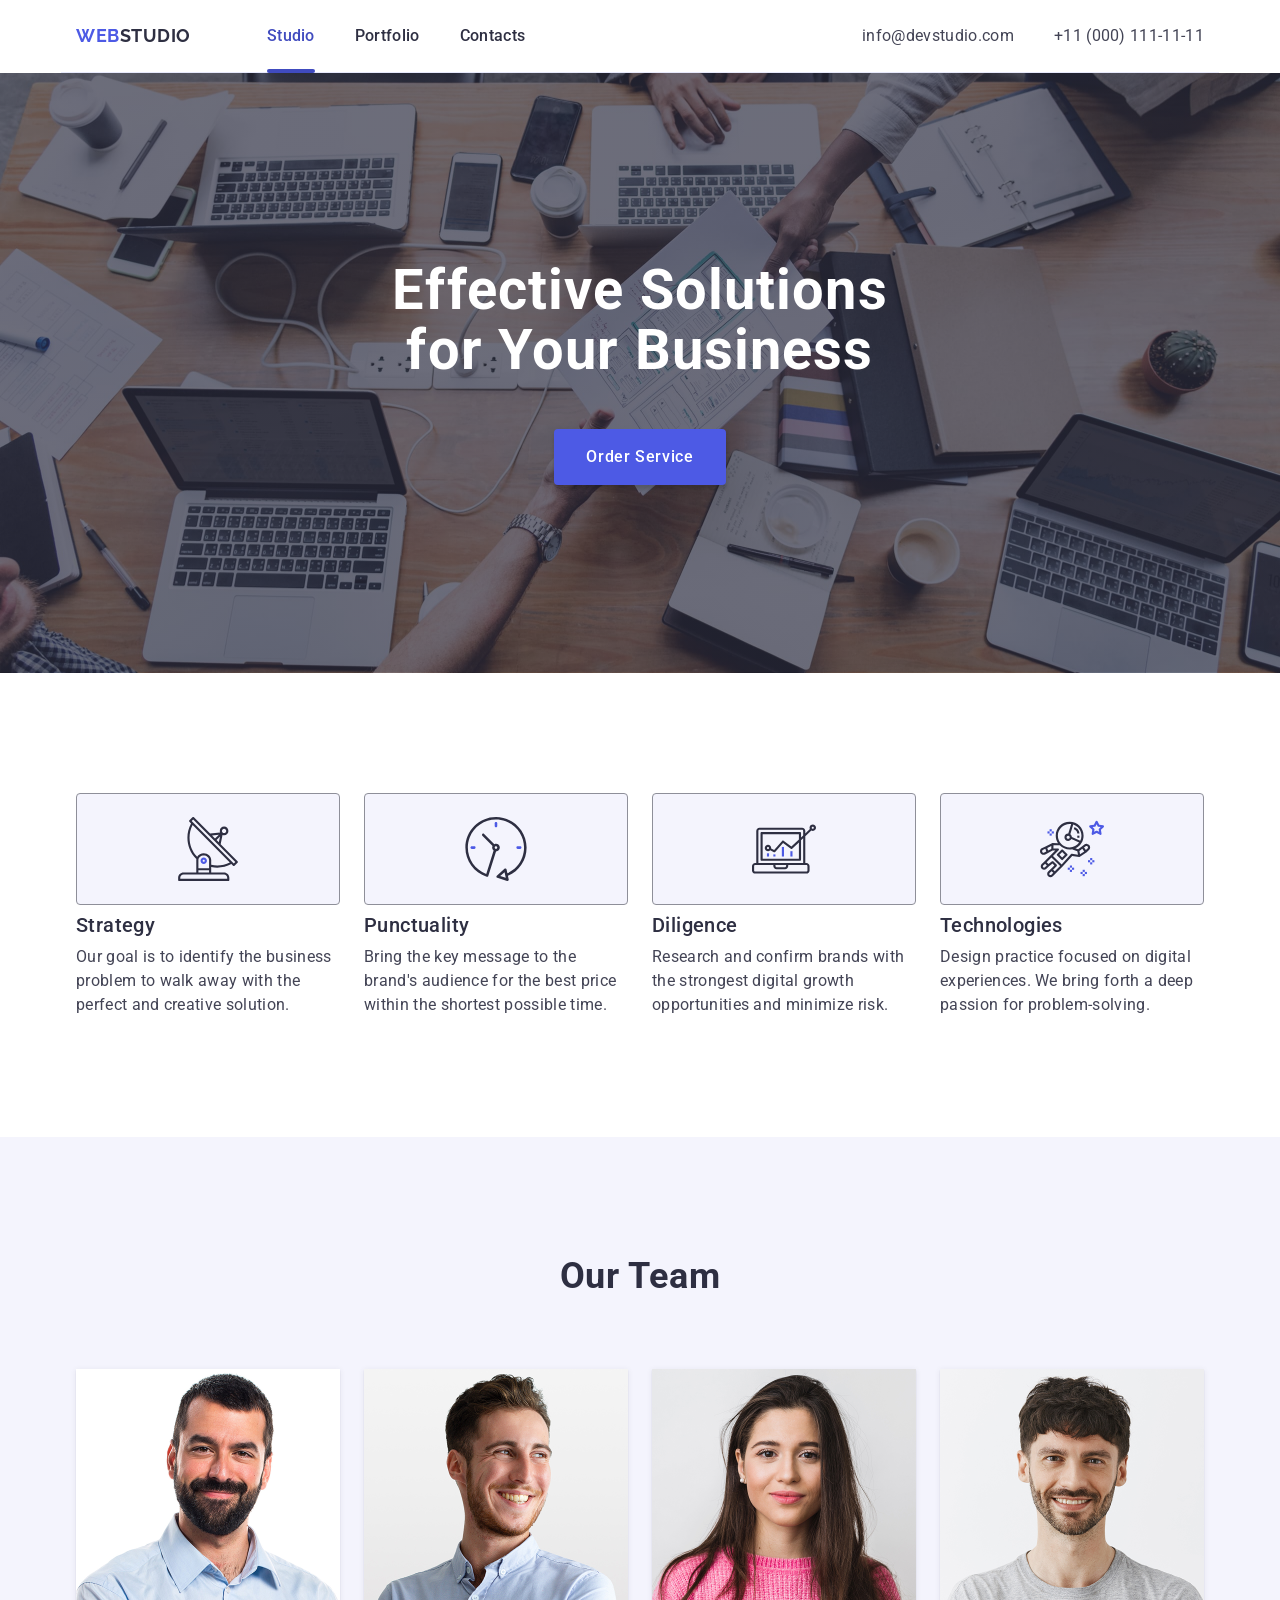
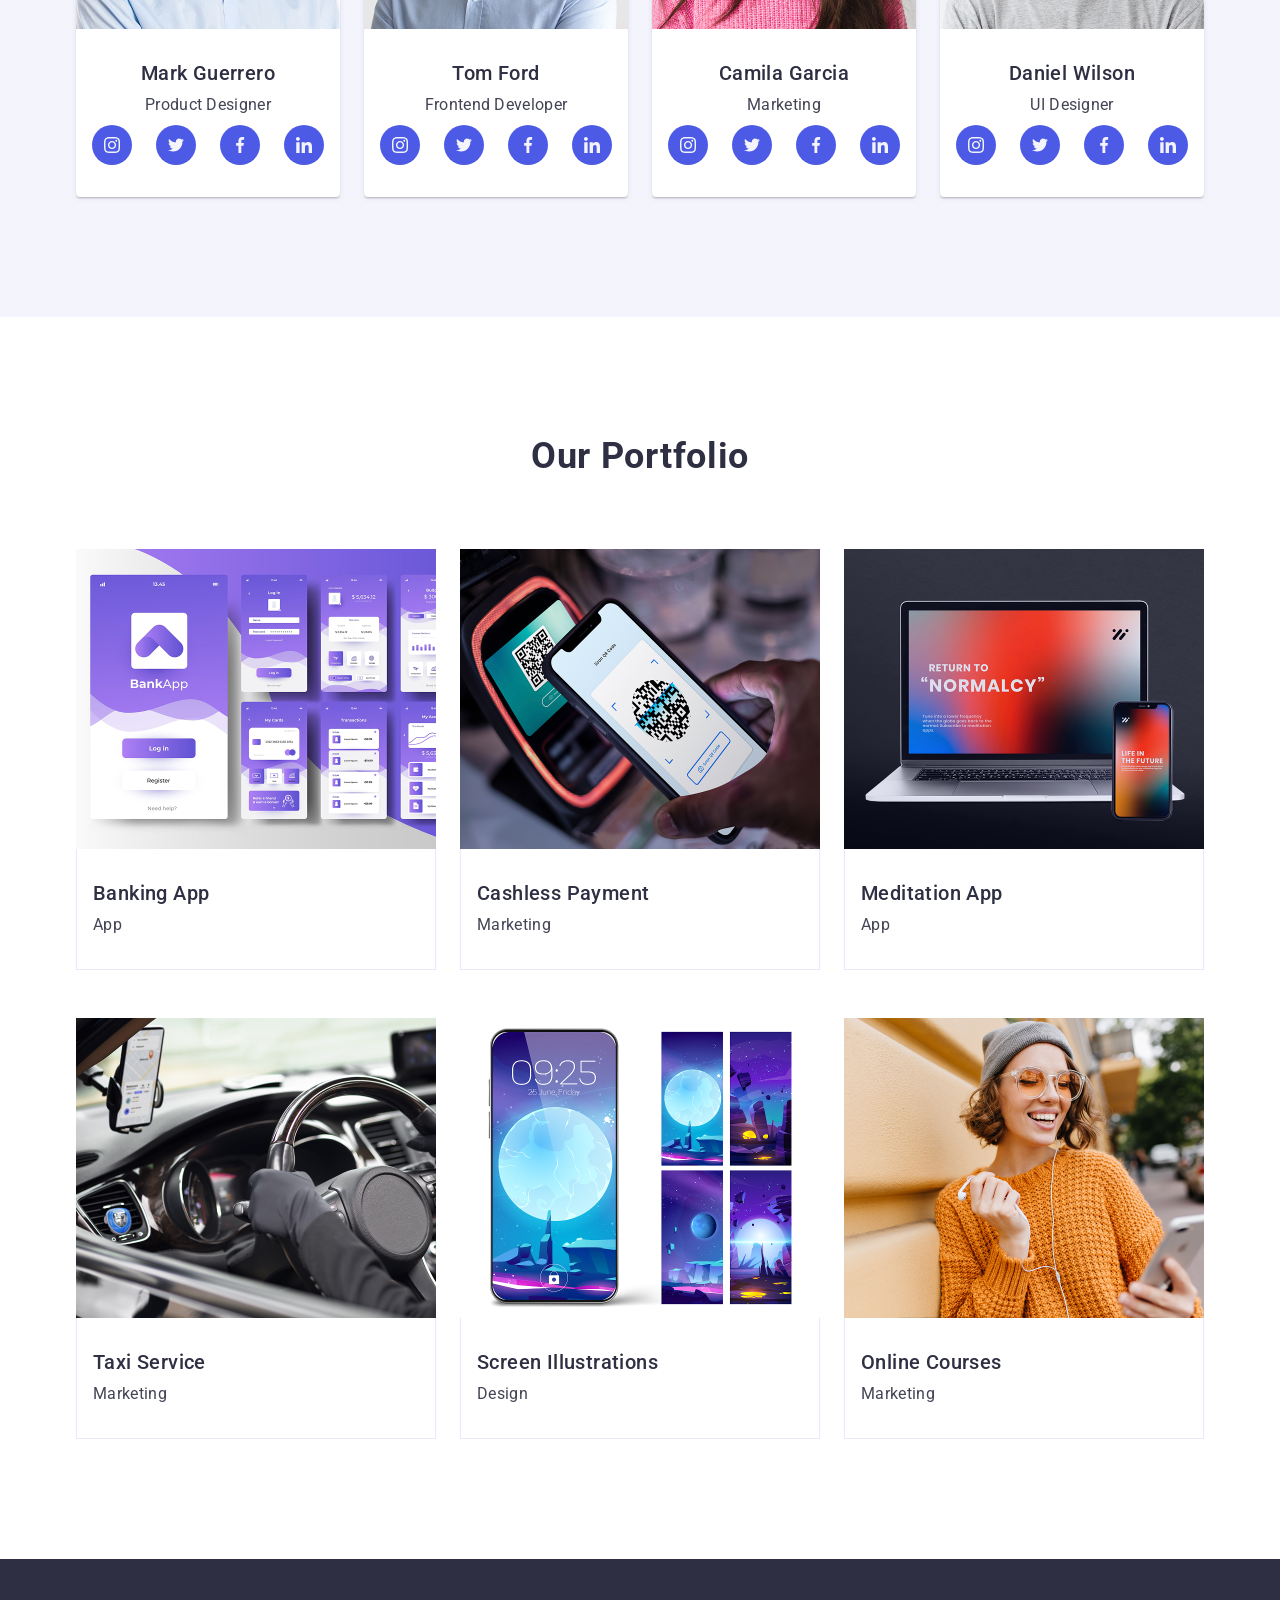
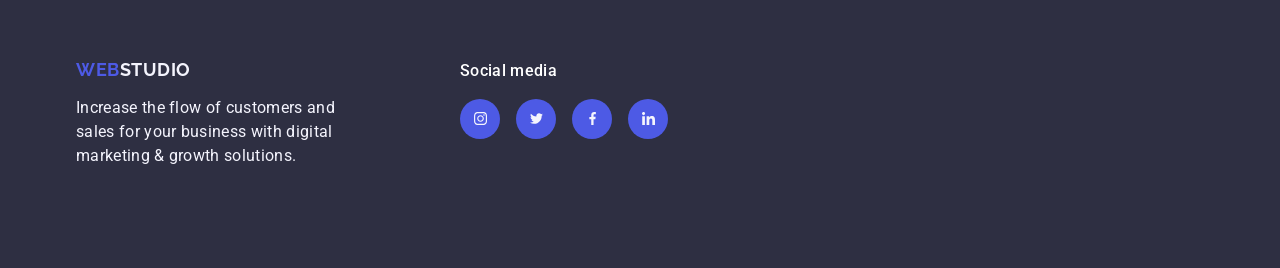
==== commit 0844c055: "finish hm4" ====
--- a/index.html
+++ b/index.html
@@ -18,7 +18,7 @@
     <header class="header">
         <div class="header-wrapper container">
             <a class="logo" href="./index.html"><span class="logo-link">Web</span>Studio</a>
-            <nav >
+            <nav class="header-nav">
                 <ul class="header-nav-list">
                     <li class="header-nav-item"><a class="nav-link current-link" href="./index.html">Studio</a></li>
                     <li class="header-nav-item"><a class="nav-link " href="">Portfolio</a></li>
@@ -273,39 +273,54 @@
                     </div>
                 </li>
                 <li class="portfolio-item">
-                    <img class="portfolio-item-photo" src="./images/cashless_payment.jpg" width="360" height="300"
+                    <div class="thumb">
+                        <img class="portfolio-item-photo" src="./images/cashless_payment.jpg" width="360" height="300"
                         alt="Hand holding a smartphone scanning a QR code on a payment terminal" />
+                        <p class="card-overlay">14 Stylish and User-Friendly App Design Concepts · Task Manager App · Calorie Tracker App · Exotic Fruit Ecommerce App · Cloud Storage App</p>
+                    </div>
                     <div class="portfolio-item-cart">
                         <h3 class="portfolio-item-heading">Cashless Payment</h3>
                         <p class="portfolio-item-paragraph">Marketing</p>
                     </div>
                 </li>
                 <li class="portfolio-item">
-                    <img class="portfolio-item-photo" src="./images/meditation_app.jpg" width="360" height="300"
+                    <div class="thumb">
+                        <img class="portfolio-item-photo" src="./images/meditation_app.jpg" width="360" height="300"
                         alt="Laptop and smartphone displaying colorful gradient screens with promotional text for a meditation app" />
+                        <p class="card-overlay">14 Stylish and User-Friendly App Design Concepts · Task Manager App · Calorie Tracker App · Exotic Fruit Ecommerce App · Cloud Storage App</p>
+                    </div>
                     <div class="portfolio-item-cart">
                         <h3 class="portfolio-item-heading">Meditation App</h3>
                         <p class="portfolio-item-paragraph">App</p>
                     </div>
                 </li>
                 <li class="portfolio-item">
-                    <img class="portfolio-item-photo" src="./images/taxi_service.jpg" width="360" height="300"
+                    <div class="thumb">
+                        <img class="portfolio-item-photo" src="./images/taxi_service.jpg" width="360" height="300"
                         alt="Car interior with a smartphone used as a taxi meter" />
+                        <p class="card-overlay">14 Stylish and User-Friendly App Design Concepts · Task Manager App · Calorie Tracker App · Exotic Fruit Ecommerce App · Cloud Storage App</p>
+                    </div>
                     <div class="portfolio-item-cart">
                         <h3 class="portfolio-item-heading">Taxi Service</h3>
                         <p class="portfolio-item-paragraph">Marketing</p>
                     </div>
                 </li>
                 <li class="portfolio-item">
-                    <img class="portfolio-item-photo" src="./images/screen_illustrations.jpg" width="360" height="300"
+                    <div class="thumb">
+                        <img class="portfolio-item-photo" src="./images/screen_illustrations.jpg" width="360" height="300"
                         alt="Smartphone displaying its wallpaper" />
+                        <p class="card-overlay">14 Stylish and User-Friendly App Design Concepts · Task Manager App · Calorie Tracker App · Exotic Fruit Ecommerce App · Cloud Storage App</p>
+                    </div>
                     <div class="portfolio-item-cart">
                         <h3 class="portfolio-item-heading">Screen Illustrations</h3>
                         <p class="portfolio-item-paragraph">Design</p>
                     </div>
                 </li>
                 <li class="portfolio-item">
-                    <img class="portfolio-item-photo" src="./images/online_courses.jpg" width="360" height="300" alt="Smiling woman in headphones listening to an online course" />
+                    <div class="thumb">
+                        <img class="portfolio-item-photo" src="./images/online_courses.jpg" width="360" height="300" alt="Smiling woman in headphones listening to an online course" />
+                        <p class="card-overlay">14 Stylish and User-Friendly App Design Concepts · Task Manager App · Calorie Tracker App · Exotic Fruit Ecommerce App · Cloud Storage App</p>
+                    </div>
                     <div class="portfolio-item-cart">
                         <h3 class="portfolio-item-heading">Online Courses</h3>
                         <p class="portfolio-item-paragraph">Marketing</p>
@@ -318,8 +333,47 @@
 
     <footer class="footer">
         <div class="footer-wrapper container">
+            <div class="footer-head-container">
             <a class="logo logo-footer" href="./index.html"><span class="logo-link">Web</span>Studio</a>
             <p class="footer-paragraph">Increase the flow of customers and sales for your business with digital marketing & growth solutions.</p>
+            </div>
+        <div class="footer-social">
+            <p class="footer-social-paragraph">Social media</p>
+            <ul class="footer-social-list">
+                <li class="footer-social-item">
+                    <a class="footer-social-link" href="">
+                        <svg class="footer-social-icon">
+                            <use href="./images/icons.svg#icon-instagram">
+                            </use>
+                        </svg>
+                    </a>
+                </li>
+                <li class="footer-social-item">
+                    <a class="footer-social-link" href="">
+                        <svg class="footer-social-icon">
+                            <use href="./images/icons.svg#icon-twitter">
+                            </use>
+                        </svg>
+                    </a>
+                </li>
+                <li class="footer-social-item">
+                    <a class="footer-social-link" href="">
+                        <svg class="footer-social-icon">
+                            <use href="./images/icons.svg#icon-facebook">
+                            </use>
+                        </svg>
+                    </a>
+                </li>
+                <li class="footer-social-item">
+                    <a class="footer-social-link" href="">
+                        <svg class="footer-social-icon">
+                            <use href="./images/icons.svg#icon-linkedin">
+                            </use>
+                        </svg>
+                    </a>
+                </li>
+            </ul>
+        </div>
         </div>
     </footer>
 </body>
--- a/css/styles.css
+++ b/css/styles.css
@@ -226,9 +226,10 @@
   border: none;
   border-radius: 4px;
   box-shadow: 0 4px 4px 0 rgba(0, 0, 0, 0.15);
-  transition: transform 250ms cubic-bezier(0.4,0,0.2,1);
-  transition: color 250ms cubic-bezier(0.4, 0, 0.2, 1);
-  transition: background-color 250ms cubic-bezier(0.4, 0, 0.2, 1);
+  transition: 
+    transform 250ms cubic-bezier(0.4,0,0.2,1),
+    color 250ms cubic-bezier(0.4, 0, 0.2, 1),
+    background-color 250ms cubic-bezier(0.4, 0, 0.2, 1);
 }
 
 .hero-button:hover,
@@ -437,10 +438,15 @@
   background-color: var(--navy-blue);
 }
 .footer-wrapper {
+  display: flex;
+  flex-wrap: wrap;
   padding-top: 100px;
   padding-bottom: 100px;
 }
 
+.footer-head-container {
+  margin-right: 120px;
+}
 
 .logo-footer {
   display: inline-block;
@@ -453,3 +459,42 @@
   color: var(--cloud);
   max-width: 264px;
 }
+
+.footer-social-paragraph {
+font-weight: 500;
+color: var(--white);
+margin-bottom: 16px;
+}
+
+.footer-social-list {
+  display: flex;
+  flex-wrap: wrap;
+  gap: 16px;
+}
+
+.footer-social-item {
+  width: 40px;
+  height: 40px;
+}
+
+.footer-social-link:hover,
+.footer-social-link:focus{
+  background-color: var(--green);;
+}
+
+.footer-social-link {
+  width: 100%;
+  height: 100%;
+  display: flex;
+  align-items: center;
+  justify-content: center;
+  background-color: var(--iris);
+  border-radius: 50%;
+  transition: background-color 250ms cubic-bezier(0.4, 0, 0.2, 1);
+}
+
+.footer-social-icon {
+  width: 13px;
+  height: 13px;
+  fill: var(--cloud);
+}
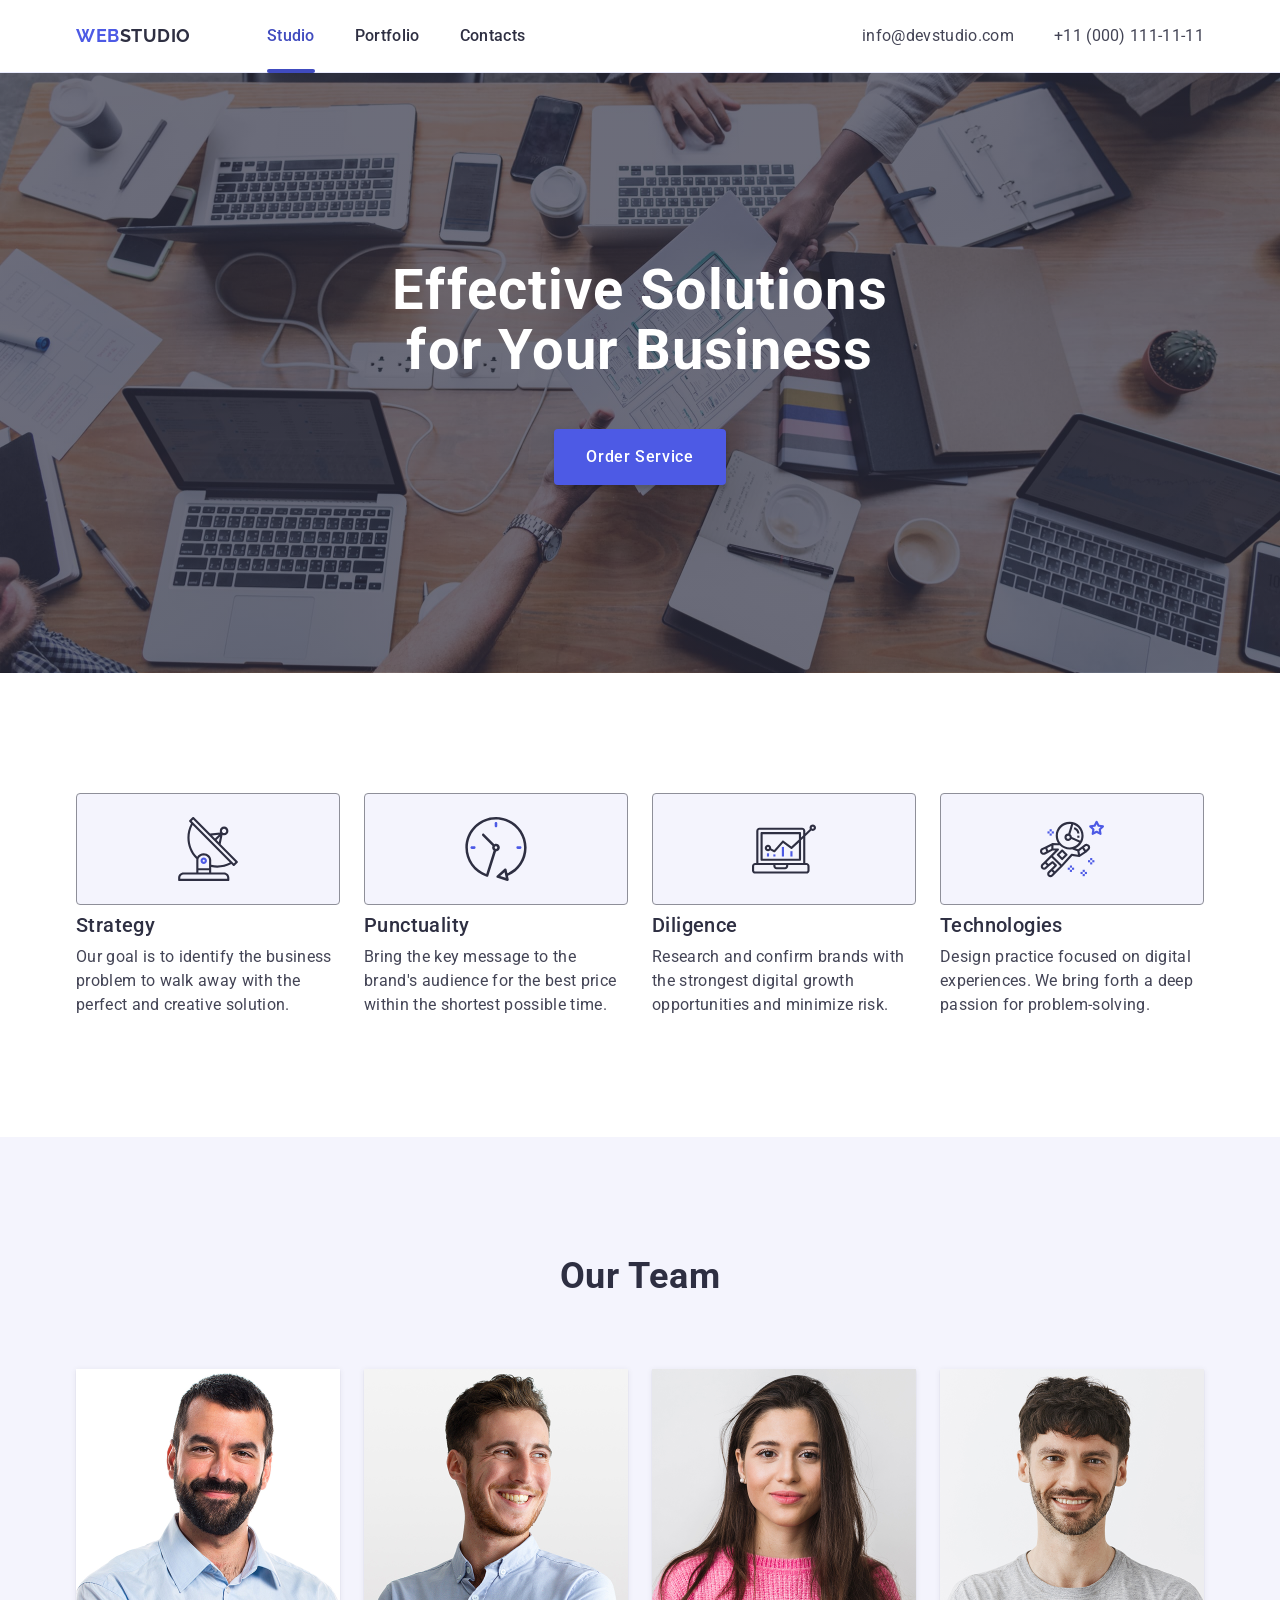
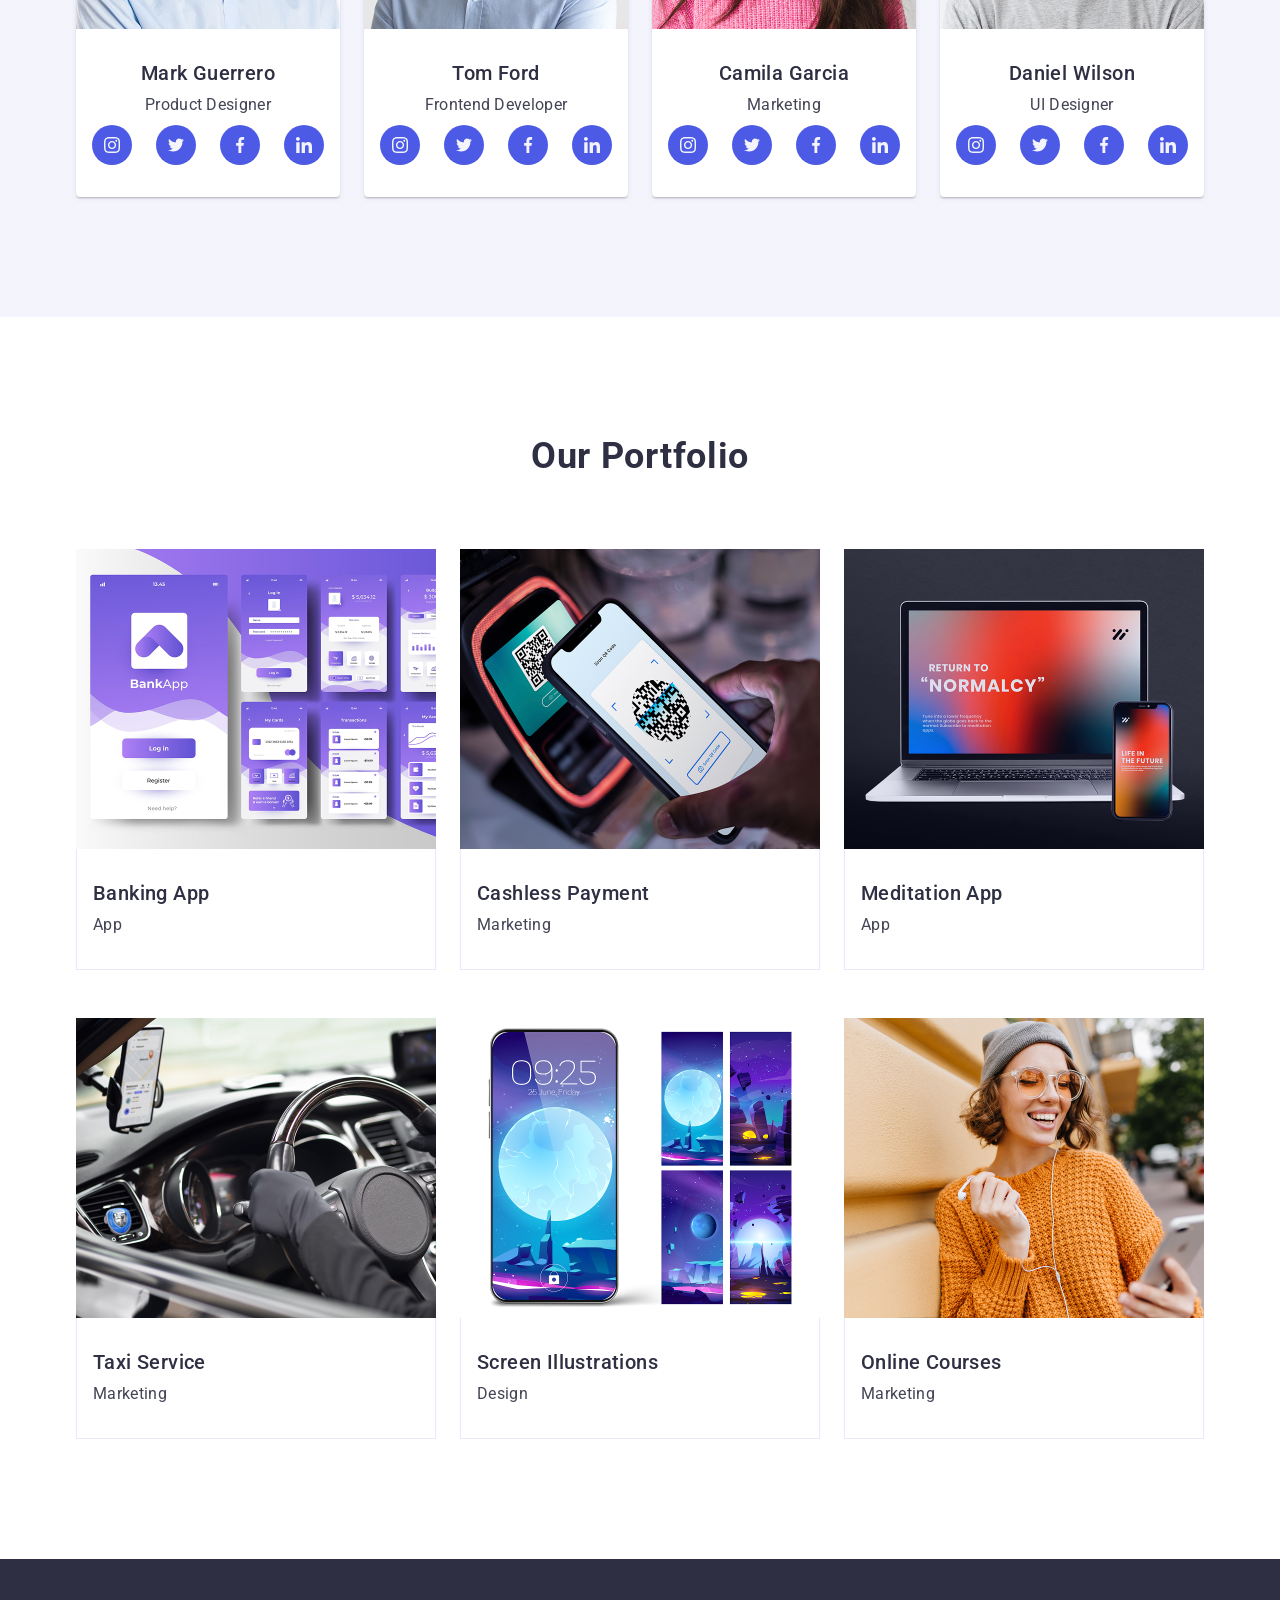
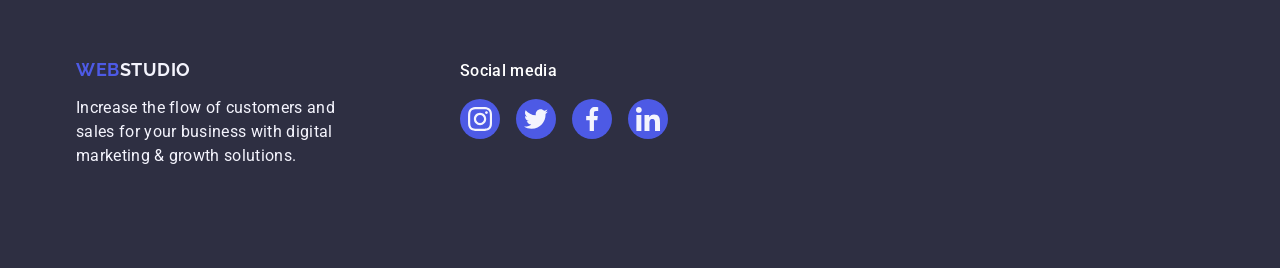
==== commit 4688d55c: "finish hm4_redact_1" ====
--- a/index.html
+++ b/index.html
@@ -98,7 +98,7 @@
                         <ul class="team-icon-list">
                             <li class="team-icon-item">
                                 <a class="team-link" href="">
-                                    <svg class="team-icon">
+                                    <svg class="team-icon" width="16" height="16">
                                         <use href="./images/icons.svg#icon-instagram">
                                         </use>
                                     </svg>
@@ -106,7 +106,7 @@
                             </li>
                             <li class="team-icon-item">
                                 <a class="team-link" href="">
-                                    <svg class="team-icon">
+                                    <svg class="team-icon" width="16" height="16">
                                         <use href="./images/icons.svg#icon-twitter">
                                         </use>
                                     </svg>
@@ -114,7 +114,7 @@
                             </li>
                             <li class="team-icon-item">
                                 <a class="team-link" href="">
-                                    <svg class="team-icon">
+                                    <svg class="team-icon" width="16" height="16">
                                         <use href="./images/icons.svg#icon-facebook">
                                         </use>
                                     </svg>
@@ -122,7 +122,7 @@
                             </li>
                             <li class="team-icon-item">
                                 <a class="team-link" href="">
-                                    <svg class="team-icon">
+                                    <svg class="team-icon" width="16" height="16">
                                         <use href="./images/icons.svg#icon-linkedin">
                                         </use>
                                     </svg>
@@ -139,7 +139,7 @@
                         <ul class="team-icon-list">
                             <li class="team-icon-item">
                                 <a class="team-link" href="">
-                                    <svg class="team-icon">
+                                    <svg class="team-icon" width="16" height="16">
                                         <use href="./images/icons.svg#icon-instagram">
                                         </use>
                                     </svg>
@@ -147,7 +147,7 @@
                             </li>
                             <li class="team-icon-item">
                                 <a class="team-link" href="">
-                                    <svg class="team-icon">
+                                    <svg class="team-icon" width="16" height="16">
                                         <use href="./images/icons.svg#icon-twitter">
                                         </use>
                                     </svg>
@@ -155,7 +155,7 @@
                             </li>
                             <li class="team-icon-item">
                                 <a class="team-link" href="">
-                                    <svg class="team-icon">
+                                    <svg class="team-icon" width="16" height="16">
                                         <use href="./images/icons.svg#icon-facebook">
                                         </use>
                                     </svg>
@@ -163,7 +163,7 @@
                             </li>
                             <li class="team-icon-item">
                                 <a class="team-link" href="">
-                                    <svg class="team-icon">
+                                    <svg class="team-icon" width="16" height="16">
                                         <use href="./images/icons.svg#icon-linkedin">
                                         </use>
                                     </svg>
@@ -180,7 +180,7 @@
                         <ul class="team-icon-list">
                             <li class="team-icon-item">
                                 <a class="team-link" href="">
-                                    <svg class="team-icon">
+                                    <svg class="team-icon" width="16" height="16">
                                         <use href="./images/icons.svg#icon-instagram">
                                         </use>
                                     </svg>
@@ -188,7 +188,7 @@
                             </li>
                             <li class="team-icon-item">
                                 <a class="team-link" href="">
-                                    <svg class="team-icon">
+                                    <svg class="team-icon" width="16" height="16">
                                         <use href="./images/icons.svg#icon-twitter">
                                         </use>
                                     </svg>
@@ -196,7 +196,7 @@
                             </li>
                             <li class="team-icon-item">
                                 <a class="team-link" href="">
-                                    <svg class="team-icon">
+                                    <svg class="team-icon" width="16" height="16">
                                         <use href="./images/icons.svg#icon-facebook">
                                         </use>
                                     </svg>
@@ -204,7 +204,7 @@
                             </li>
                             <li class="team-icon-item">
                                 <a class="team-link" href="">
-                                    <svg class="team-icon">
+                                    <svg class="team-icon" width="16" height="16">
                                         <use href="./images/icons.svg#icon-linkedin">
                                         </use>
                                     </svg>
@@ -221,7 +221,7 @@
                         <ul class="team-icon-list">
                             <li class="team-icon-item">
                                 <a class="team-link" href="">
-                                    <svg class="team-icon">
+                                    <svg class="team-icon" width="16" height="16">
                                         <use href="./images/icons.svg#icon-instagram">
                                         </use>
                                     </svg>
@@ -229,7 +229,7 @@
                             </li>
                             <li class="team-icon-item">
                                 <a class="team-link" href="">
-                                    <svg class="team-icon">
+                                    <svg class="team-icon" width="16" height="16">
                                         <use href="./images/icons.svg#icon-twitter">
                                         </use>
                                     </svg>
@@ -237,7 +237,7 @@
                             </li>
                             <li class="team-icon-item">
                                 <a class="team-link" href="">
-                                    <svg class="team-icon">
+                                    <svg class="team-icon" width="16" height="16">
                                         <use href="./images/icons.svg#icon-facebook">
                                         </use>
                                     </svg>
@@ -245,7 +245,7 @@
                             </li>
                             <li class="team-icon-item">
                                 <a class="team-link" href="">
-                                    <svg class="team-icon">
+                                    <svg class="team-icon" width="16" height="16">
                                         <use href="./images/icons.svg#icon-linkedin">
                                         </use>
                                     </svg>
@@ -342,7 +342,7 @@
             <ul class="footer-social-list">
                 <li class="footer-social-item">
                     <a class="footer-social-link" href="">
-                        <svg class="footer-social-icon">
+                        <svg class="footer-social-icon" width="24" height="24">
                             <use href="./images/icons.svg#icon-instagram">
                             </use>
                         </svg>
@@ -350,7 +350,7 @@
                 </li>
                 <li class="footer-social-item">
                     <a class="footer-social-link" href="">
-                        <svg class="footer-social-icon">
+                        <svg class="footer-social-icon" width="24" height="24">
                             <use href="./images/icons.svg#icon-twitter">
                             </use>
                         </svg>
@@ -358,7 +358,7 @@
                 </li>
                 <li class="footer-social-item">
                     <a class="footer-social-link" href="">
-                        <svg class="footer-social-icon">
+                        <svg class="footer-social-icon" width="24" height="24">
                             <use href="./images/icons.svg#icon-facebook">
                             </use>
                         </svg>
@@ -366,7 +366,7 @@
                 </li>
                 <li class="footer-social-item">
                     <a class="footer-social-link" href="">
-                        <svg class="footer-social-icon">
+                        <svg class="footer-social-icon" width="24" height="24">
                             <use href="./images/icons.svg#icon-linkedin">
                             </use>
                         </svg>
--- a/css/styles.css
+++ b/css/styles.css
@@ -16,18 +16,6 @@
 
     --font-family: "Roboto", sans-serif;
     --second-family: "Raleway", sans-serif;
-
-
-    --transition-duration: 250ms;
-    --transition-timing: cubic-bezier(0.4, 0, 0.2, 1);
-
-    --transition-color: color var(--transition-duration) var(--transition-timing);
-    --transition-bg: background-color var(--transition-duration) var(--transition-timing);
-    --transition-shadow: box-shadow var(--transition-duration) var(--transition-timing);
-
-    --transition-default: var(--transition-color), var(--transition-bg), var(--transition-shadow);
-
-
 }
 
 body {
@@ -92,13 +80,13 @@
 /************************* HEADER***********************/
 .header {
   box-shadow: 0 1px 6px 0 rgba(46, 47, 66, 0.08), 0 1px 1px 0 rgba(46, 47, 66, 0.16), 0 2px 1px 0 rgba(46, 47, 66, 0.08);
+  border-bottom: 1px solid var(--cornflower);
 
 }
 
 .header-wrapper {
   display: flex;
   align-items: center;
-  border-bottom: 1px solid var(--cornflower);
 }
 
 .logo {
@@ -356,8 +344,6 @@
 }
 
 .team-icon {
-  width: 16px;
-  height: 16px;
   fill: var(--cloud);
 }
 
@@ -382,7 +368,9 @@
 .portfolio-item {
   width: calc((100% - 48px) / 3);
   cursor: pointer;
-  transition: transform 250ms cubic-bezier(0.4, 0, 0.2, 1);
+  transition: 
+    box-shadow 250ms cubic-bezier(0.4, 0, 0.2, 1),
+    transform 250ms cubic-bezier(0.4, 0, 0.2, 1);
 }
 
 .portfolio-item:hover .card-overlay,
@@ -405,9 +393,7 @@
   position: absolute;
   inset: 0;
 
-  padding-top: 40px;
-  padding-right: 32px;
-  padding-left: 32px;
+  padding: 40px 32px;
   color: var(--cloud);
   background-color: var(--iris);
   transition: transform 250ms cubic-bezier(0.4, 0, 0.2, 1);
@@ -436,16 +422,12 @@
 /*************************** FOOTER **********************/
 .footer {
   background-color: var(--navy-blue);
+  padding: 100px 0;
 }
 .footer-wrapper {
   display: flex;
-  flex-wrap: wrap;
-  padding-top: 100px;
-  padding-bottom: 100px;
-}
-
-.footer-head-container {
-  margin-right: 120px;
+  align-items: baseline;
+  gap: 120px;
 }
 
 .logo-footer {
@@ -494,7 +476,5 @@
 }
 
 .footer-social-icon {
-  width: 13px;
-  height: 13px;
   fill: var(--cloud);
 }
